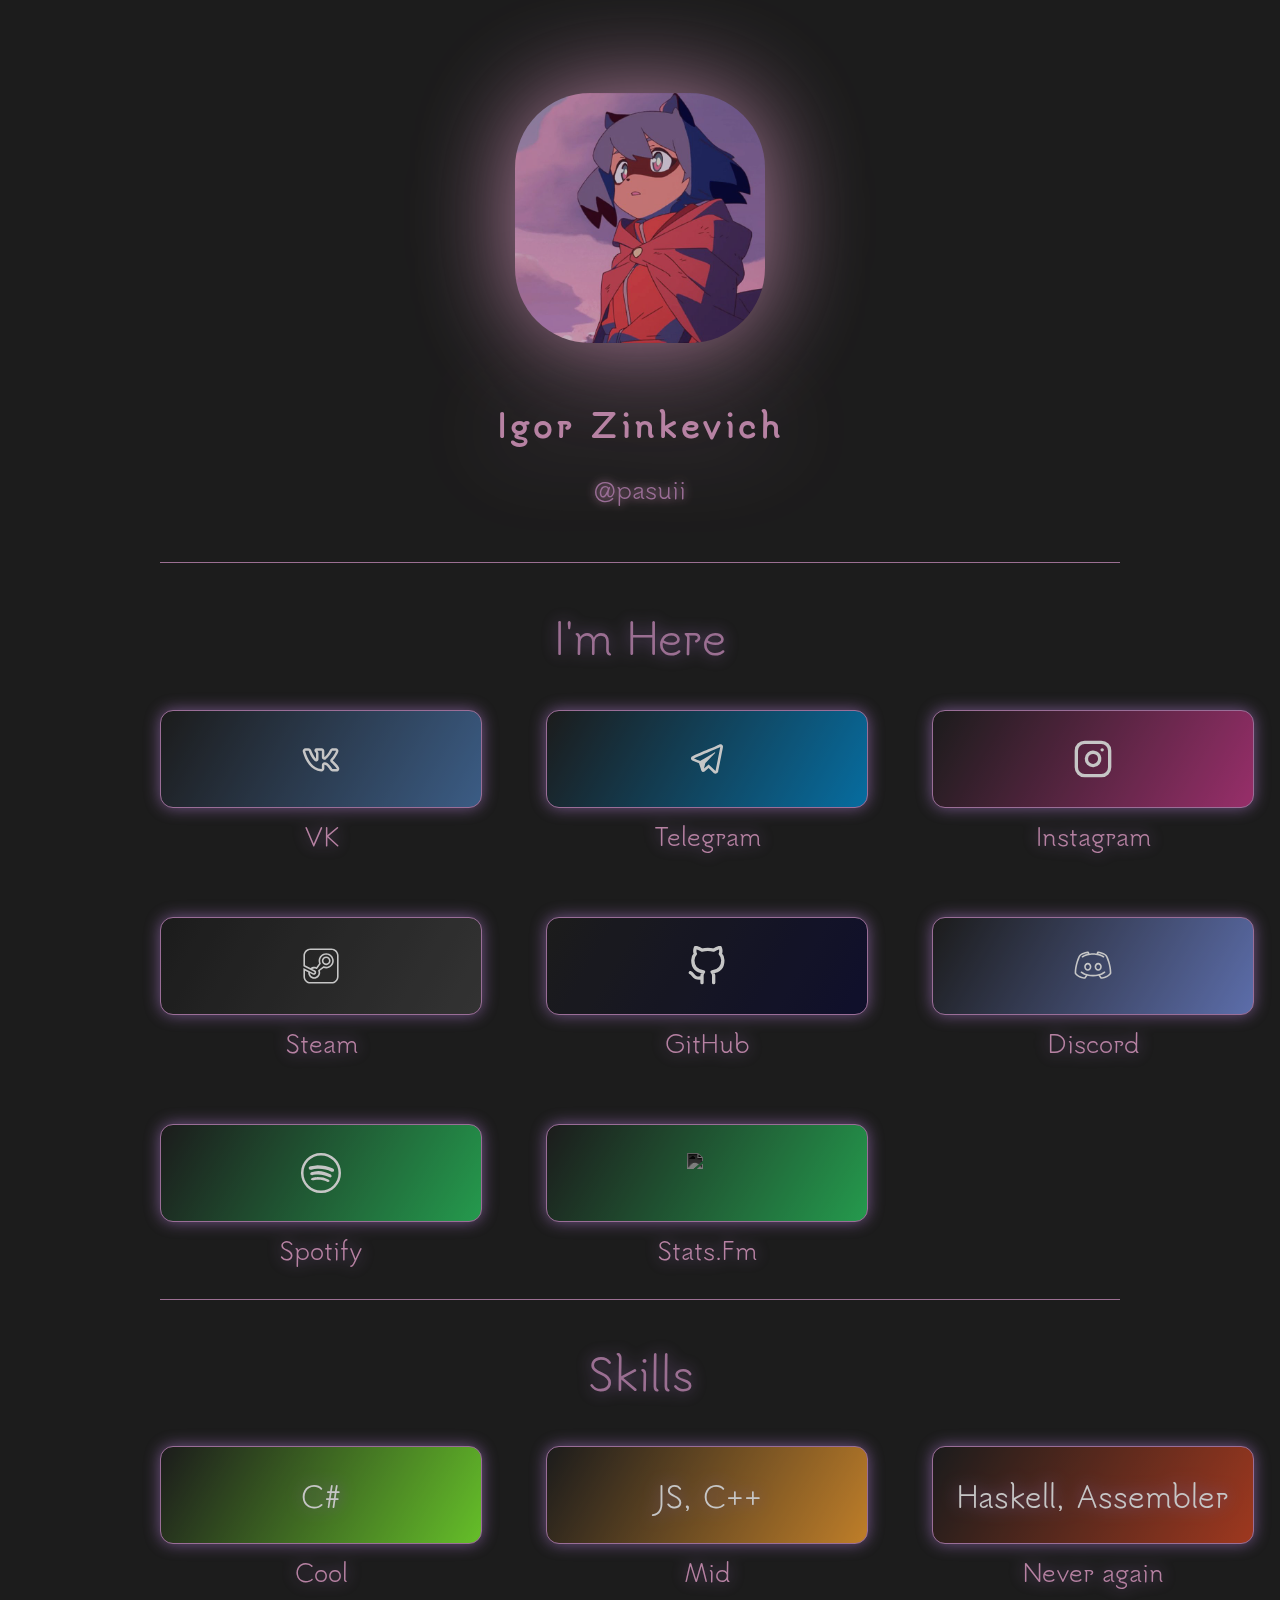
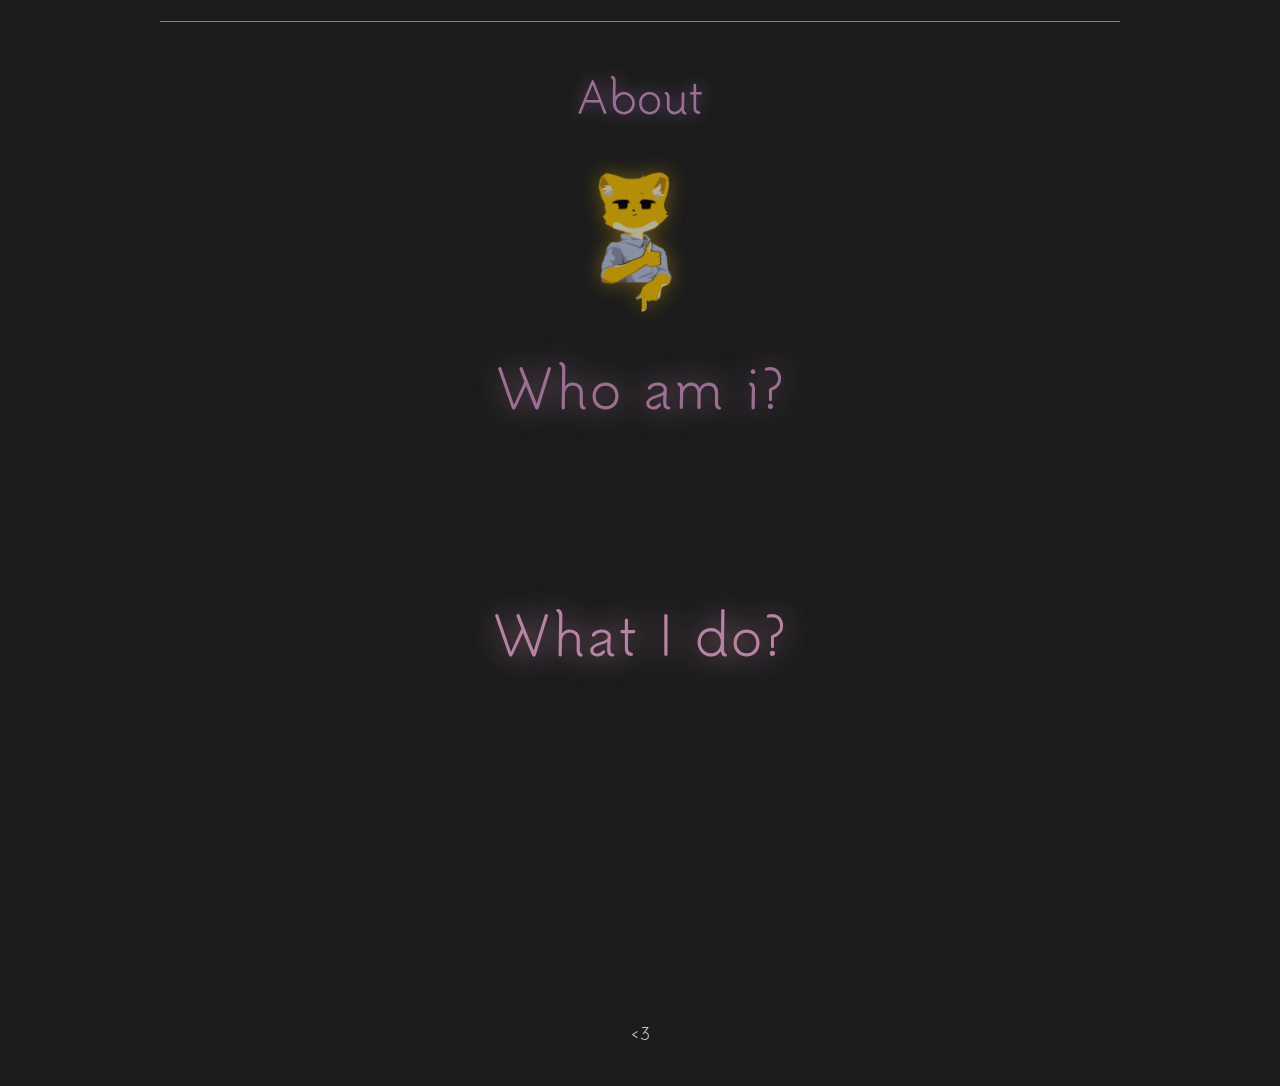
==== index.html @ bf623afa "meta tags fix" ====
<!DOCTYPE html>
 <html lang="en">
 <head>
    <meta http-equiv="content-type" content="text/html; charset=UTF-8">
    <meta charset="UTF-8">
    <meta name="viewport" content="width=device-width, initial-scale=1.0">
    <meta http-equiv="X-UA-Compatible" content="IE=edge">

    <meta property="og:type" content="website">
    <meta property="og:title" content="pasuii">
    <meta property="og:description" content="Silly webpage of Igor Zinkevich. I will be glad to see you again \<3">
    <meta property="og:url" content="https://pasuii.me">
    <meta property="og:image" content="https://pasuii.me/images/lemoncat.png">
    <meta name="theme-color" content="#1c1c1c">

    <link rel="shortcut icon" href="icons/favicon.png" type="image/png">
    <link rel="icon" href="icons/favicon.png" type="image/png">
 	  <link rel="stylesheet" href="styleIndex.css" type="text/css"/>
  
    <style>
    @import url('https://fonts.googleapis.com/css2?family=Monomaniac+One&family=Tsukimi+Rounded:wght@300&display=swap');
    </style>

    <script src="script.js"></script>
    <title>Glad to see you!</title>
 </head>    

 <body class="loading">
    <!--header-->
    <header>
        <center>
        <br><br>
        <a style="filter: drop-shadow(0 0 50px #eba4d0);" href="stuff.html"><img src="images/michi1.jpg" alt="pasuii"></a>
        <h1 style="color: #eba4d0; filter: drop-shadow(0 0 50px #eba4d0);">Igor Zinkevich</h1>
        <p>@pasuii</p>
        </center>
    </header>

    <br>
    <hr style="height:1px;border-width:0;color:#c68bba;background-color:#c68bba">

    <!--links-->
    <p style="text-align: center; color: #c68bba; font-size: 32pt; filter: drop-shadow(0 0 8px #9168ac);">I'm Here</p>
    <section>
        <ul>
            <a href="https://vk.com/pasuii" target="_blank" rel="noopener">
                <li style="background:linear-gradient(120deg, #1c1c1c, #4672a8);">
                <img class="icon" src="icons/vk.svg" alt="VK">
                </li>
                <h2>VK</h2>
            </a>
        
            <a href="https://t.me/pasuii18" target="_blank" rel="noopener">
                <li style="background: linear-gradient(120deg, #1c1c1c, #0088cc);">
                <img class="icon" src="icons/telegram.svg" alt="Telegram">
                </li>
                <h2>Telegram</h2>
            </a>
        
            <a href="https://www.instagram.com/igor_zinkevichh/" target="_blank" rel="noopener">
                <li style="background:linear-gradient(120deg, #1c1c1c, #c13584);">
                <img class="icon" src="icons/instagram.svg" alt="Instagram">
                </li>
                <h2>Instagram</h2>
            </a>
    
            <a href="https://steamcommunity.com/id/pasuii" target="_blank" rel="noopener">
                <li style="background:linear-gradient(120deg, #1c1c1c, #3b3b3b);">
                <img class="icon" src="icons/steam.svg" alt="Steam">
                </li> 
                <h2>Steam</h2>
            </a>
                
            <a href="https://github.com/pasuii18/" target="_blank" rel="noopener">
                <li style="background:linear-gradient(120deg, #1c1c1c, #0c0c31);">
                <img class="icon" src="icons/github.svg" alt="GitHub">
                </li>
                <h2>GitHub</h2>
            </a>
                            
            <a href="https://discord.gg/jdwFtHUzDC" target="_blank" rel="noopener">
                <li style="background:linear-gradient(120deg, #1c1c1c, #7289da);">
                <img class="icon" src="icons/discord.svg" alt="Discord">
                </li>
                <h2>Discord</h2>
            </a>

            <a href="https://open.spotify.com/user/31sfuctlhf2o6w73qsfplfnsbvsq" target="_blank" rel="noopener">
                <li style="background:linear-gradient(120deg, #1c1c1c, #28c45e);">
                <img class="icon" src="icons/spotify.svg" alt="Spotify">
                </li>
                <h2>Spotify</h2>
            </a>

            <a href="https://stats.fm/pasuii" target="_blank" rel="noopener">
                <li style="background:linear-gradient(120deg, #1c1c1c, #28c45e);">
                <img class="icon" src="icons/statsfm.svg" alt="Statsfm">
                </li>
                <h2>Stats.Fm</h2>
            </a>
        </ul>
    </section>

    <br>
    <hr style="height:1px;border-width:0;color:#c68bba;background-color:#c68bba">

    <p style="text-align: center; color: #c68bba; font-size: 32pt; filter: drop-shadow(0 0 8px #9168ac);">Skills</p>
    <section>
        <ul>
            <div>
                <li style="background:linear-gradient(120deg, #1c1c1c, #7ef52e);">
                <p style="text-align: center; color: #FFFFFF; font-size: 22pt; filter: drop-shadow(0 0 8px #9168ac);">C#</p>
                </li>
                <h2>Cool</h2>
            </div>
        
            <div>
                <li style="background: linear-gradient(120deg, #1c1c1c, #f59f2e);">
                <p style="text-align: center; color: #FFFFFF; font-size: 22pt; filter: drop-shadow(0 0 8px #9168ac);">JS, C++</p>
                </li>
                <h2>Mid</h2>
            </div>
        
            <div>
                <li style="background:linear-gradient(120deg, #1c1c1c, #ca4220);">
                    <p style="text-align: center; color: #FFFFFF; font-size: 22pt; filter: drop-shadow(0 0 8px #9168ac);">Haskell, Assembler</p>
                </li>
                <h2>Never again</h2>
            </div>
        </ul>
    </section>


    <br>
    <hr style="height:1px;border-width:0;color:#c68bba;background-color:#c68bba">
    
    <!--lemon cat-->
    <p style="text-align: center; color: #c68bba; font-size: 32pt; filter: drop-shadow(0 0 8px #9168ac);">About</p>
    <p style="text-align: center;"><img class="lemoncat" style="width: 15%;height: 15%;" src="images/lemoncat.png"></p>

    <!--first about-->
    <a class="about" style="--logo:#c68bba;" data-text="
    &nbsp;My name is Igor. And I'm 18 y.o. usual guy from Belarus. No money, no life, no pleasure, no bithes."><p class="textAbout">Who am i?</p></a>

    <!--ahahahahahahhah-->
    <br><br><br><br><br><br>

    <!--sec about-->
    <a class="about" style="--logo:#eba4d0;" name="about2" data-text="
    &nbsp;I am a 2nd year student at the Faculty of Information Technology, studying software development. I don't have a lot of knowledge and skills in programming, but I'm learning and someday I'll do something not useless xd"><p class="textAbout">What I do?</p></a>

    <!--ASHAHAHHAHAHAHHAHA LMAOOOOO-->
    <br><br><br><br><br><br><br><br><br><br><br><br><br><br>


    <footer style="text-align: center;"> <3 </footer>
 </body>
 </html>
---- styleIndex.css ----
/*MAIN*/
html {
	background: rgb(28,28,28);
  max-width: 100%;
} 
body {
	font-family: 'Tsukimi Rounded', sans-serif;
    padding: 32px;
    color: white;
	margin-left: 10%;
	margin-right: 10%;
}
a{
	text-decoration: none;
	color: transparent;
}

/*ABOUT*/
.textAbout{
	font-family: 'Tsukimi Rounded', sans-serif;
	font-size: 40pt;
	text-align: center;
	margin-right: 75%;
	margin: 10pt;
	color: var(--logo);
	transition: 0.8s;
	opacity: 100%;
    filter: drop-shadow(0 0 15px var(--logo));
}
.textAbout:hover{
    filter: drop-shadow(0 0 5px var(--logo));
}
.about{
	padding: 0;
	font-family: 'Tsukimi Rounded', sans-serif;
	right: 0;
	text-align: center;
	position: relative;
	margin: 0pt; 
	font-size: 32pt;
	text-decoration: none;
	letter-spacing: 2px;
	color: transparent;

    display: flex;
	flex-direction: column;
}
.about::before{
	top: 10pt;
	margin-left: 10%;
	margin-right: 10%;

	content: attr(data-text);
	position: absolute;
	color: var(--logo);
	transition: 2s;

	border-top: 1px solid var(--logo);
	border-bottom: 1px solid var(--logo);
	border-right: 1px solid var(--logo);
	border-left: 1px solid var(--logo);
	border-radius: 10pt;
	
	opacity: 0%;
}
.about:hover::before{
	opacity: 100%;
	top: 70pt;

	border-top: 5px solid var(--logo);
	border-bottom: 5px solid var(--logo);
	border-right: 5px solid var(--logo);
	border-left: 5px solid var(--logo);

	filter: drop-shadow(0 0 15px var(--logo));
}


/*LEMON CAT*/
.lemoncat{
	transform: scale3d(1.0, 1.0, 1.0);
	user-select: none;
	color: #faaa41;
	color: rgba(250, 170, 65, 0.0);
	font-size: 26pt;
	filter: drop-shadow(0 0 10px rgba(233, 181, 0, 0.5));
    transition: ease-out .2s;
    animation: 4.5s ease-out 0s infinite alternate-reverse logo_resize;
}
.lemoncat:hover{
	color: rgba(250, 170, 65, 1.0);
	transform: scale3d(1.2, 0.9, 2.0);
}

/*HEADERS*/
header img {
    height: 250px;
    width: 250px;
    border-radius: 30%;
    margin-bottom: 32px;    

    transition: ease-out .2s;
    position: relative;
	animation: 4.5s ease-out 0s infinite alternate-reverse logo_resize;
}
@keyframes logo_resize {
	from {
		border-radius: 25%;
	}
	to {
	  border-radius: 40%;
	}
  }
header img:hover{
    transform: scale3d(1.1, 0.9, 2.0);
}
header p {
	font-size: 24px;
    filter: drop-shadow(0 0 5px #eba4d0); 
	color: #c58ac0;
}

/*UL - SELECTIONS*/
ul {
    list-style-type: none;
}
section ul {
	font-family: 'Tsukimi Rounded', sans-serif;
    margin-top: 1rem;
    display: grid;
    justify-items: center;
    grid-template-columns: repeat(3, 1fr);
    gap: 4rem;
	filter: drop-shadow(0 0 8px #9168ac);
	margin: 0;
    padding: 0;
}
section ul h2 {
	text-align: center;
    font-size: 150%;
    margin-top: 10px;
    font-weight: normal;
    margin-bottom: 0px;

    color: #eba4d0;

    transition: transform .2s;
    position: relative;
}
section ul span {
    font-size: 90%;
    color: #6b6480;
    margin-top: 0px;
    font-weight: lighter;

    transition: transform .5s;
    position: relative;
}
section ul span:hover{
    color: #947edf;
}
section ul h2:hover{
    transform: scale(1.2);
}
section ul li:hover{
    transform: scale(1.2);
}
section ul li {
    background-color: #1c1c1c;
    width: 20rem;
    height: 6rem;
    max-width: 40rem;
    min-height: 10px;
    border-radius: 13px;
	border: 1px solid #c58ac0;

    display: flex;
    flex-direction: column;
    justify-content: center;
    align-items: center;

    position: relative;
    transition: transform .2s;
}
section ul li svg {
    width: 40px;
    height: 40px;
    max-width: 40rem;
    min-height: 50px;
}
.icon {
	filter: invert(100%) sepia(100%) saturate(0%) hue-rotate(11deg) brightness(106%) contrast(101%);
	height: 40px;
	width: 40px;
}
span {
    max-width: 80%;
    text-align: center;
    line-height: 23px;
    font-weight: 400;
}
span.new {
    position: absolute;
    top: -0.5rem;
    right: 0.5rem;
    border-radius: .2rem;
    background-color: white;
    z-index: 1;
    padding: .2rem 1rem;
    font-size: 1rem;
    font-weight: 400;
    color: black;
}

/*PHONE SIZE*/
@media screen and (max-width: 1125px) {
    section ul {
        gap: 0.5rem;
        grid-template-columns: repeat(2, 2fr);
    }
}   
@media screen and (max-width: 767px) { /* ou 767px */
    section ul li {
        width: 15rem;
        max-width: 40rem;
        height: 90px;
    }

    section ul {
        gap: 1.5rem;
        grid-template-columns: repeat(2, 1fr);
    }
}
@media screen and (max-width: 535px) { /* ou 767px */
    body {
        font-size: 14px;
    }
    
    span {
        line-height: 18px;
    }

    section ul li {
        width: 10rem;
        max-width: 40rem;
        height: 90px;
    }

    section ul {
        gap: 1.5rem;
        grid-template-columns: repeat(2, 1fr);
    }

    span.new {
        top: -0.8rem;
        right: 1rem;
        font-size: 0.8rem;
    }
    .codeby{
        font-size: 14px;
    }
    .codebyp{
        font-size: 10px;
    }
}
@media screen and (max-width: 350) {
    section ul {
        grid-template-columns: repeat(1, 1fr);
    }
    section ul li {
        width: 15rem;
        max-width: 40rem;
        min-height: 100px;
    }
}

/*NAME ANIMATION*/
h1 {
    font-size: 24pt;
    letter-spacing: 3px;
    animation: name 5.5s ease-out infinite;
}
@keyframes name {
    
    10% {
      margin-left: 0;
      text-shadow: none;
    }
    
    25%, 40% {
      margin-left: 60px;
      text-shadow:
      -1px 0 #e7d2df,
      -4px 0 #e7c8db,
      -7px 0 #e9b5d5,
      -10px 0 #eba4d0;
      color: #ffffff;
    }

    55% {
        margin-left: 0;
        text-shadow: none;
        color: #eba4d0;
      }
}
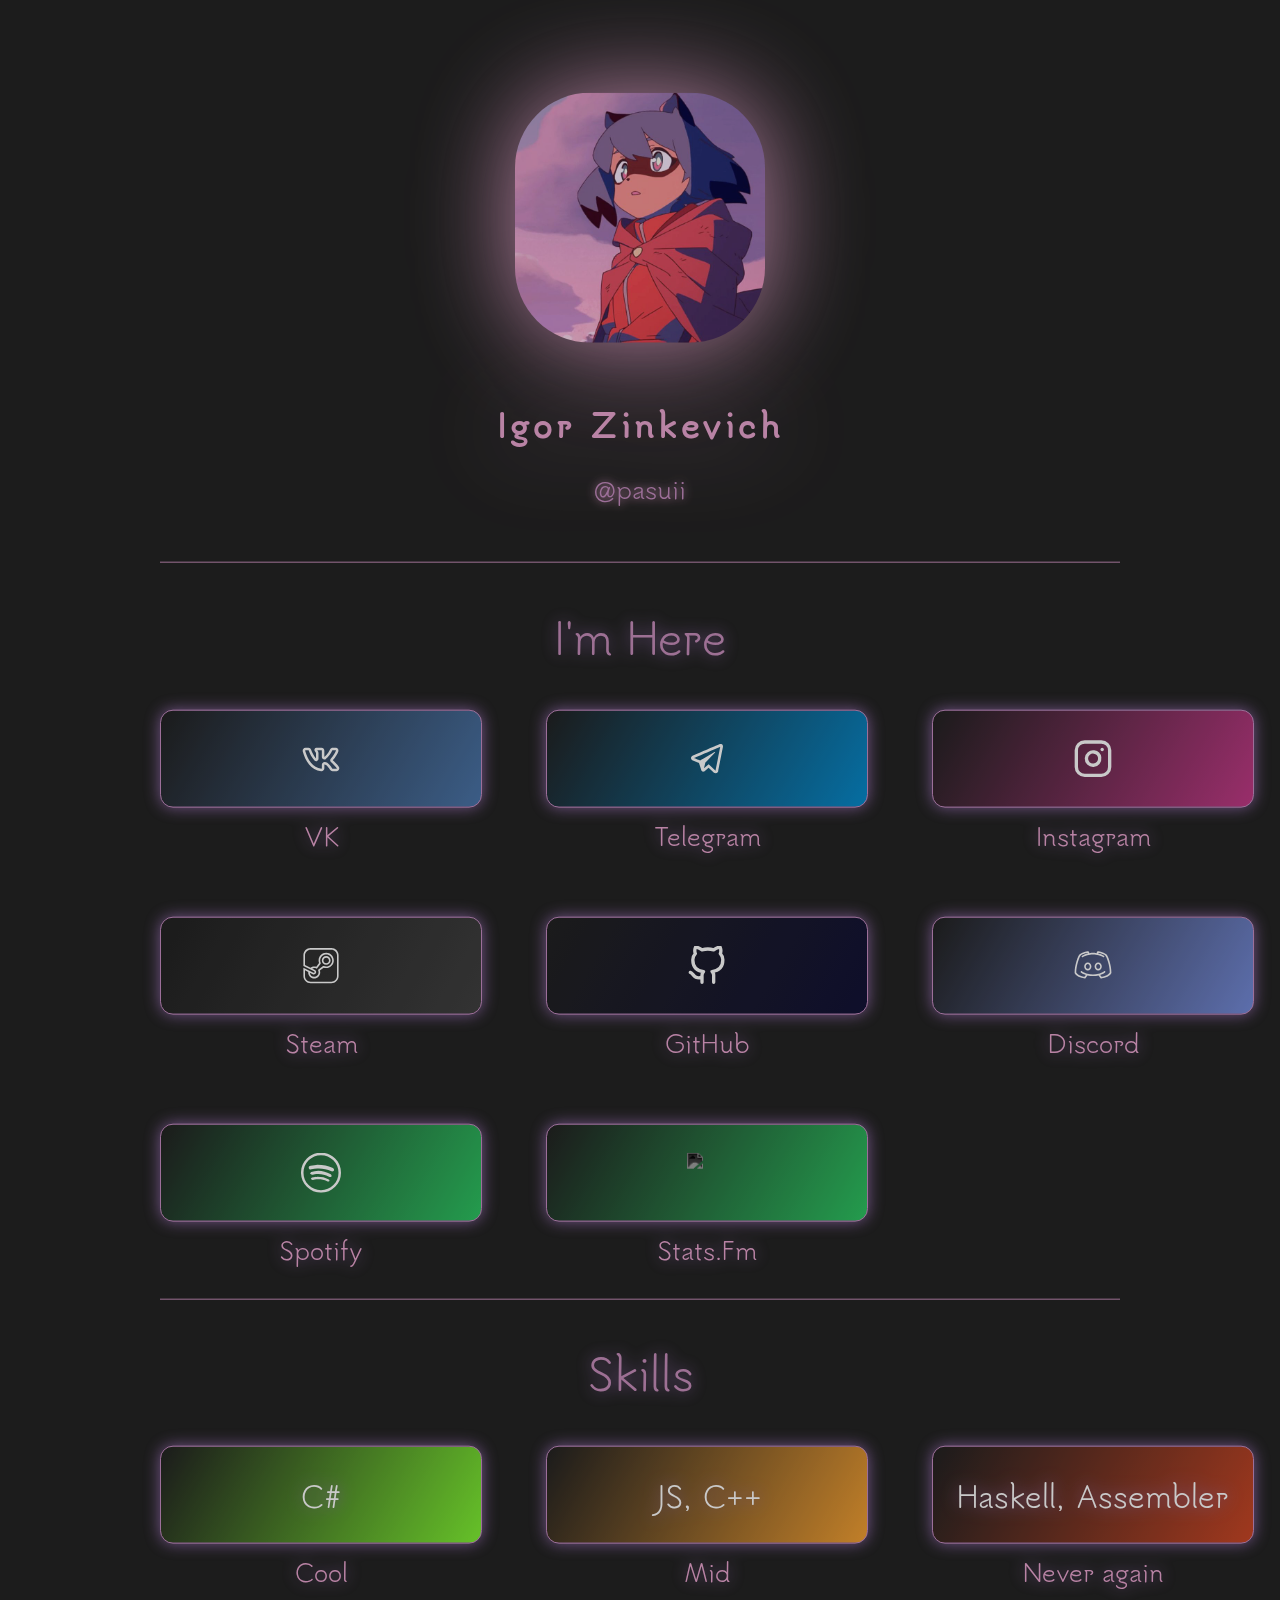
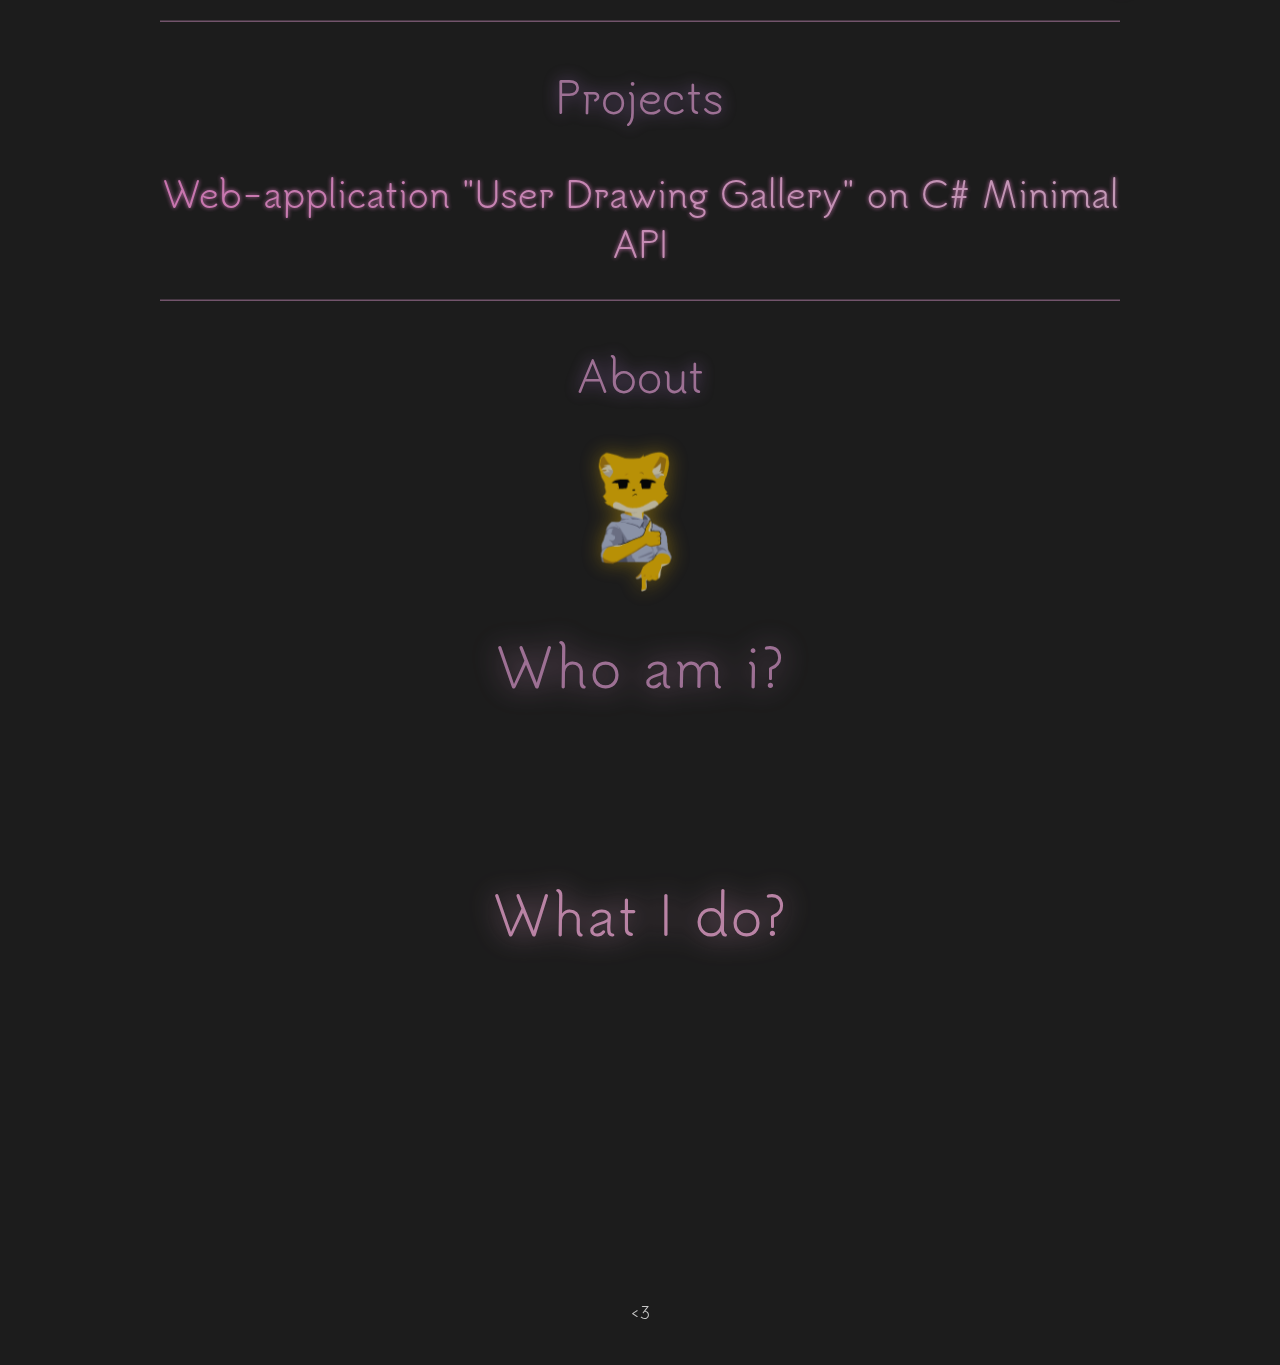
==== commit 7f657ce5: "update information" ====
--- a/index.html
+++ b/index.html
@@ -6,12 +6,9 @@
     <meta name="viewport" content="width=device-width, initial-scale=1.0">
     <meta http-equiv="X-UA-Compatible" content="IE=edge">
 
-    <meta property="og:type" content="website">
-    <meta property="og:title" content="pasuii">
-    <meta property="og:description" content="Silly webpage of Igor Zinkevich. I will be glad to see you again \<3">
-    <meta property="og:url" content="https://pasuii.me">
-    <meta property="og:image" content="https://pasuii.me/images/lemoncat.png">
-    <meta name="theme-color" content="#1c1c1c">
+    <meta name="description" content="Silly webpage of Igor Zinkevich. I will be glad to see you again :3"/>
+    <meta name="keywords" content="pasuii, pasui, passui, pasuicun, passuwu, igor zinkevich, igor zincevich, pasuii/me, manera krutit mir"/>
+    <meta name="url" content="https://pasuii.me" />
 
     <link rel="shortcut icon" href="icons/favicon.png" type="image/png">
     <link rel="icon" href="icons/favicon.png" type="image/png">
@@ -37,10 +34,10 @@
     </header>
 
     <br>
-    <hr style="height:1px;border-width:0;color:#c68bba;background-color:#c68bba">
+    <hr>
 
     <!--links-->
-    <p style="text-align: center; color: #c68bba; font-size: 32pt; filter: drop-shadow(0 0 8px #9168ac);">I'm Here</p>
+    <p class="sectionsName">I'm Here</p>
     <section>
         <ul>
             <a href="https://vk.com/pasuii" target="_blank" rel="noopener">
@@ -102,9 +99,10 @@
     </section>
 
     <br>
-    <hr style="height:1px;border-width:0;color:#c68bba;background-color:#c68bba">
+    <hr>
 
-    <p style="text-align: center; color: #c68bba; font-size: 32pt; filter: drop-shadow(0 0 8px #9168ac);">Skills</p>
+    <!--skills-->
+    <p class="sectionsName">Skills</p>
     <section>
         <ul>
             <div>
@@ -132,22 +130,31 @@
 
 
     <br>
-    <hr style="height:1px;border-width:0;color:#c68bba;background-color:#c68bba">
+    <hr>
+
+    <!--projects-->
+    <p class="sectionsName">Projects</p>
+    <div align="center">
+        <a class="projectLink" href="https://github.com/pasuii18/Web-App-Drawing-Gallery">Web-application "User Drawing Gallery" on C# Minimal API</a>
+    </div>
+
+    <br>
+    <hr>
     
     <!--lemon cat-->
-    <p style="text-align: center; color: #c68bba; font-size: 32pt; filter: drop-shadow(0 0 8px #9168ac);">About</p>
+    <p class="sectionsName">About</p>
     <p style="text-align: center;"><img class="lemoncat" style="width: 15%;height: 15%;" src="images/lemoncat.png"></p>
 
     <!--first about-->
     <a class="about" style="--logo:#c68bba;" data-text="
-    &nbsp;My name is Igor. And I'm 18 y.o. usual guy from Belarus. No money, no life, no pleasure, no bithes."><p class="textAbout">Who am i?</p></a>
+    &nbsp;My name is Igor. And I'm 19 y.o. usual guy from Belarus. No money, no life, no pleasure."><p class="textAbout">Who am i?</p></a>
 
     <!--ahahahahahahhah-->
     <br><br><br><br><br><br>
 
     <!--sec about-->
     <a class="about" style="--logo:#eba4d0;" name="about2" data-text="
-    &nbsp;I am a 2nd year student at the Faculty of Information Technology, studying software development. I don't have a lot of knowledge and skills in programming, but I'm learning and someday I'll do something not useless xd"><p class="textAbout">What I do?</p></a>
+    &nbsp;I am a 3nd year student at the Faculty of Information Technology, studying software development. I don't have a lot of knowledge and skills in programming, but I'm learning and someday I'll do something not useless xd"><p class="textAbout">What I do?</p></a>
 
     <!--ASHAHAHHAHAHAHHAHA LMAOOOOO-->
     <br><br><br><br><br><br><br><br><br><br><br><br><br><br>
--- a/styleIndex.css
+++ b/styleIndex.css
@@ -14,6 +14,12 @@
 	text-decoration: none;
 	color: transparent;
 }
+hr{
+    height: 1px;
+    border-width: 0;
+    color: #c68bba;
+    background-color: #c68bba;
+}
 
 /*ABOUT*/
 .textAbout{
@@ -60,7 +66,7 @@
 	border-right: 1px solid var(--logo);
 	border-left: 1px solid var(--logo);
 	border-radius: 10pt;
-	
+
 	opacity: 0%;
 }
 .about:hover::before{
@@ -303,3 +309,46 @@
         color: #eba4d0;
       }
 }
+
+.sectionsName
+{
+    text-align: center; 
+    color: #c68bba; 
+    font-size: 32pt; 
+    filter: drop-shadow(0 0 8px #9168ac);
+}
+
+.projectLink
+{
+    font-size: 26pt; 
+  color: #c68bba;
+  filter: drop-shadow(0px 0px 2px rgba(255, 143, 221));
+  transition: 1s;
+  text-decoration: none;
+
+  background-image: linear-gradient(
+    -225deg,
+    #ff8fdd 0%,
+    #fab1e4 29%,
+    #f3cee8 67%,
+    #ff8fdd 100%
+  );
+  background-size: auto auto;
+  background-clip: border-box;
+  background-size: 200% auto;
+  background-clip: text;
+  text-fill-color: transparent;
+  -webkit-background-clip: text;
+  -webkit-text-fill-color: transparent;
+  animation: textclip 2s linear infinite;
+  display: inline-block;
+}
+.projectLink:hover
+{
+  scale: 1.1;
+}
+@keyframes textclip {
+    to {
+      background-position: 200% center;
+    }
+  }
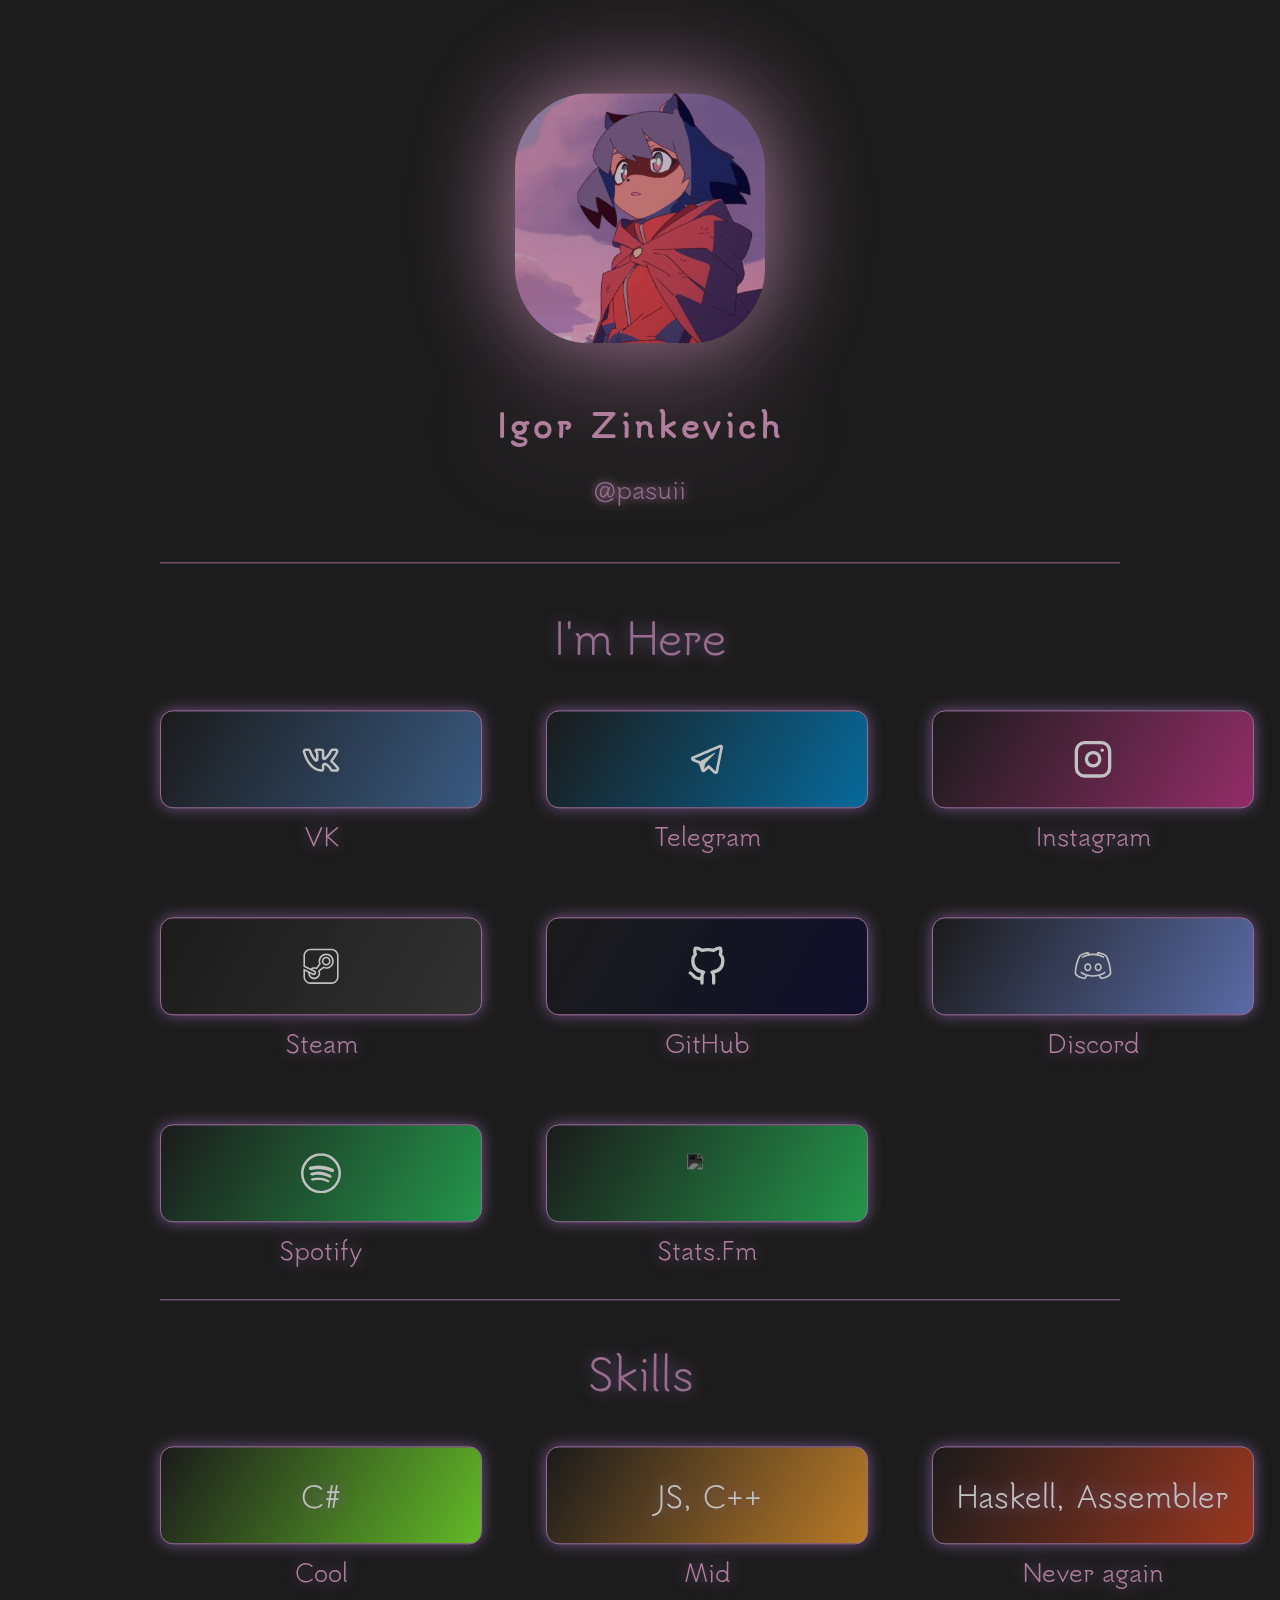
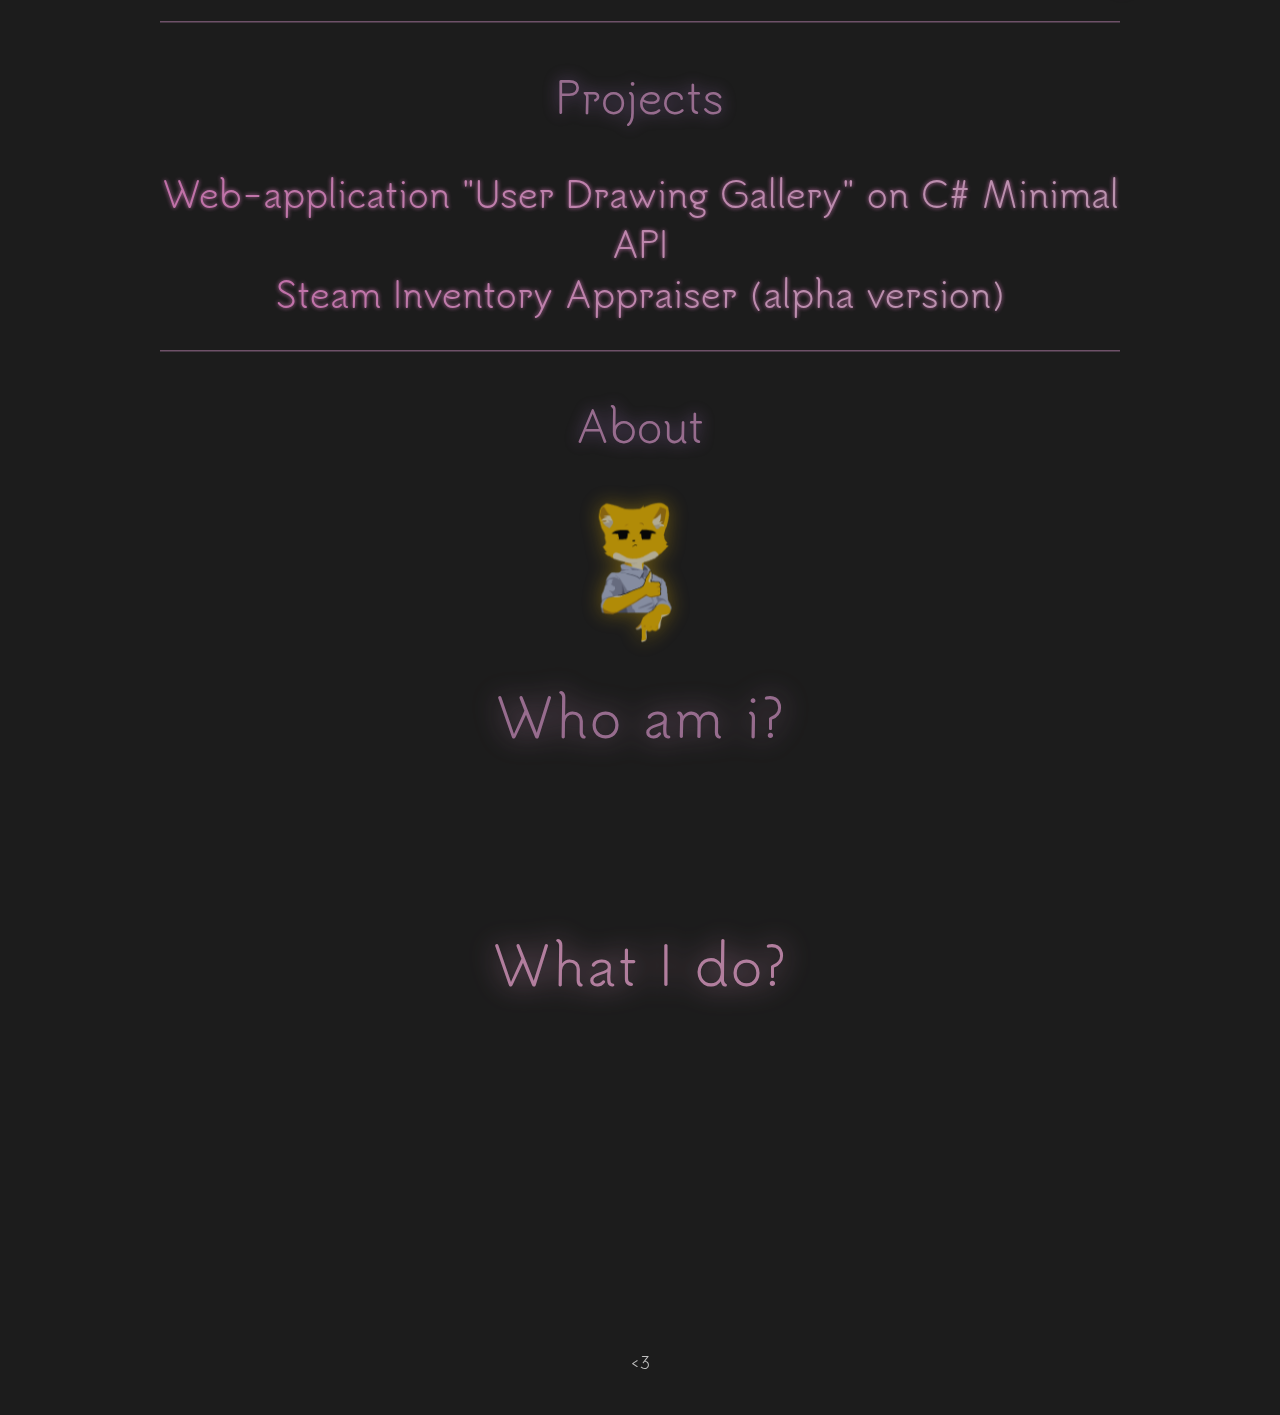
==== commit b3f02f32: "Update index.html" ====
--- a/index.html
+++ b/index.html
@@ -137,6 +137,9 @@
     <div align="center">
         <a class="projectLink" href="https://github.com/pasuii18/Web-App-Drawing-Gallery">Web-application "User Drawing Gallery" on C# Minimal API</a>
     </div>
+    <div align="center">
+        <a class="projectLink" href="https://github.com/pasuii18/Steam-Inventory-Appraiser-alpha">Steam Inventory Appraiser (alpha version)</a>
+    </div>
 
     <br>
     <hr>
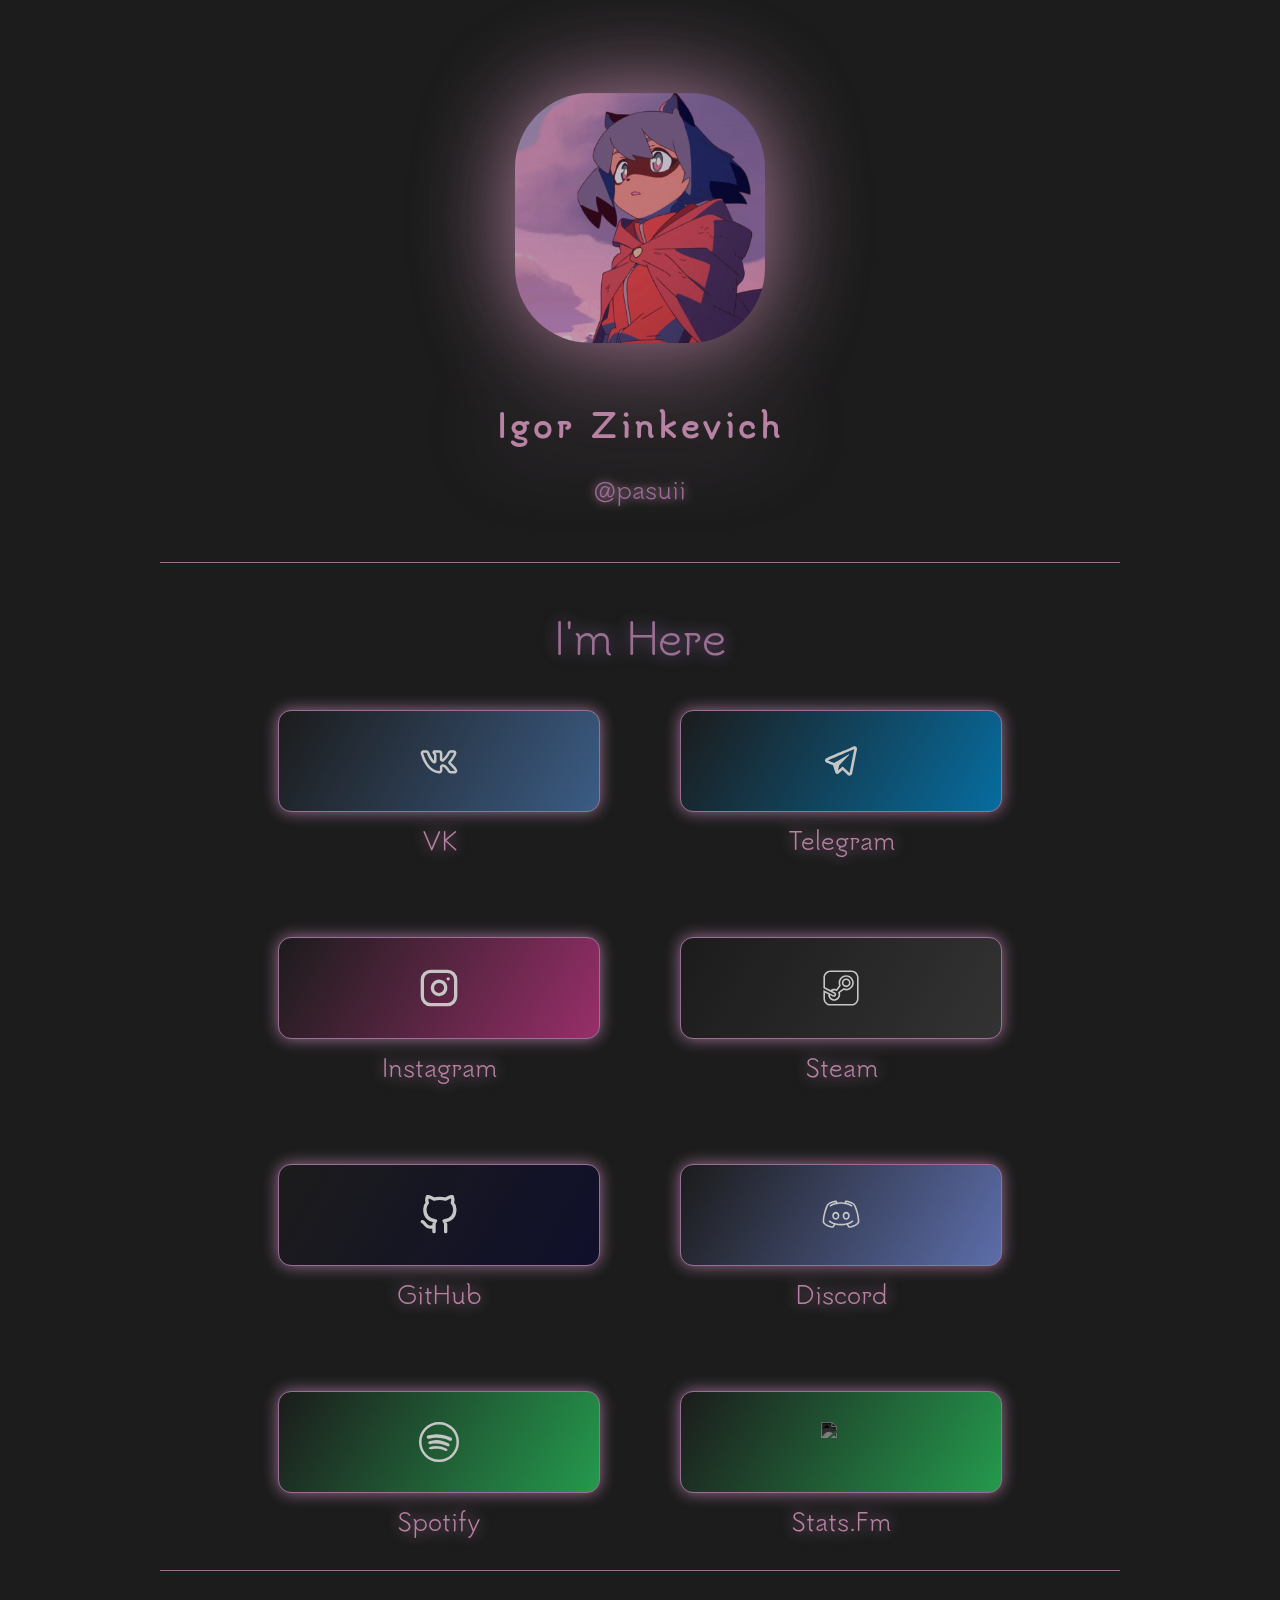
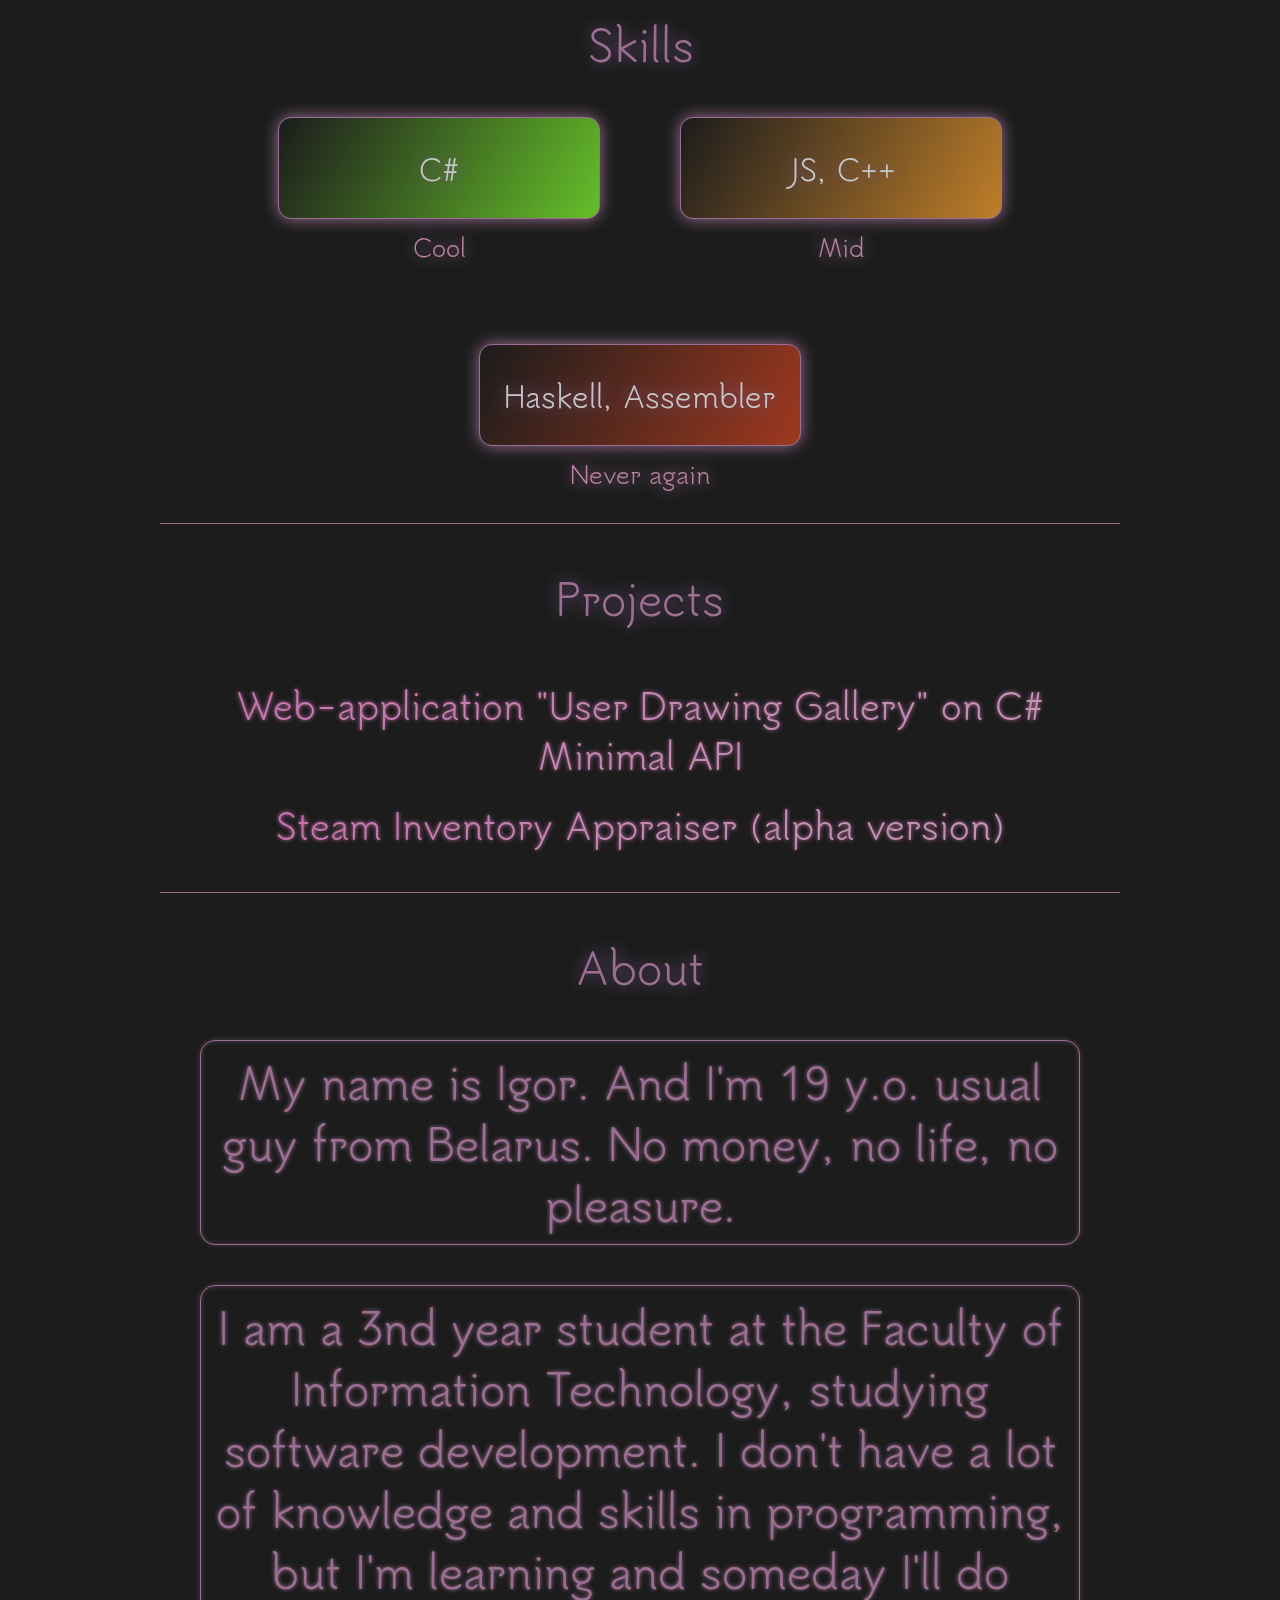
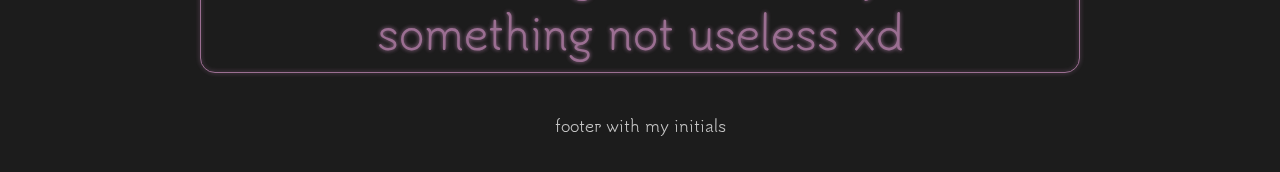
==== commit aecf26c5: "flexbox cool + about fix + other stuff" ====
--- a/index.html
+++ b/index.html
@@ -7,12 +7,12 @@
     <meta http-equiv="X-UA-Compatible" content="IE=edge">
 
     <meta name="description" content="Silly webpage of Igor Zinkevich. I will be glad to see you again :3"/>
-    <meta name="keywords" content="pasuii, pasui, passui, pasuicun, passuwu, igor zinkevich, igor zincevich, pasuii/me, manera krutit mir"/>
+    <meta name="keywords" content="pasuii, pasui, passui, pasuicun, passuwu, igor zinkevich, igor zincevich, pasuii/me, help"/>
     <meta name="url" content="https://pasuii.me" />
 
     <link rel="shortcut icon" href="icons/favicon.png" type="image/png">
     <link rel="icon" href="icons/favicon.png" type="image/png">
- 	  <link rel="stylesheet" href="styleIndex.css" type="text/css"/>
+ 	<link rel="stylesheet" href="styleIndex.css" type="text/css"/>
   
     <style>
     @import url('https://fonts.googleapis.com/css2?family=Monomaniac+One&family=Tsukimi+Rounded:wght@300&display=swap');
@@ -33,105 +33,85 @@
         </center>
     </header>
 
-    <br>
-    <hr>
-
+    <br><hr>
     <!--links-->
     <p class="sectionsName">I'm Here</p>
-    <section>
-        <ul>
-            <a href="https://vk.com/pasuii" target="_blank" rel="noopener">
-                <li style="background:linear-gradient(120deg, #1c1c1c, #4672a8);">
-                <img class="icon" src="icons/vk.svg" alt="VK">
-                </li>
-                <h2>VK</h2>
-            </a>
-        
-            <a href="https://t.me/pasuii18" target="_blank" rel="noopener">
-                <li style="background: linear-gradient(120deg, #1c1c1c, #0088cc);">
-                <img class="icon" src="icons/telegram.svg" alt="Telegram">
-                </li>
-                <h2>Telegram</h2>
-            </a>
-        
-            <a href="https://www.instagram.com/igor_zinkevichh/" target="_blank" rel="noopener">
-                <li style="background:linear-gradient(120deg, #1c1c1c, #c13584);">
-                <img class="icon" src="icons/instagram.svg" alt="Instagram">
-                </li>
-                <h2>Instagram</h2>
-            </a>
-    
-            <a href="https://steamcommunity.com/id/pasuii" target="_blank" rel="noopener">
-                <li style="background:linear-gradient(120deg, #1c1c1c, #3b3b3b);">
-                <img class="icon" src="icons/steam.svg" alt="Steam">
-                </li> 
-                <h2>Steam</h2>
-            </a>
-                
-            <a href="https://github.com/pasuii18/" target="_blank" rel="noopener">
-                <li style="background:linear-gradient(120deg, #1c1c1c, #0c0c31);">
-                <img class="icon" src="icons/github.svg" alt="GitHub">
-                </li>
-                <h2>GitHub</h2>
-            </a>
-                            
-            <a href="https://discord.gg/jdwFtHUzDC" target="_blank" rel="noopener">
-                <li style="background:linear-gradient(120deg, #1c1c1c, #7289da);">
-                <img class="icon" src="icons/discord.svg" alt="Discord">
-                </li>
-                <h2>Discord</h2>
-            </a>
+    <div class="links">
+        <a href="https://vk.com/pasuii" target="_blank" rel="noopener">
+            <div class="linkDiv" style="background:linear-gradient(120deg, #1c1c1c, #4672a8);">
+            <img class="icon" src="icons/vk.svg" alt="VK">
+            </div>
+            <h2>VK</h2>
+        </a>
+        <a href="https://t.me/pasuii18" target="_blank" rel="noopener">
+            <div class="linkDiv" style="background: linear-gradient(120deg, #1c1c1c, #0088cc);">
+            <img class="icon" src="icons/telegram.svg" alt="Telegram">
+            </div>
+            <h2>Telegram</h2>
+        </a>
+        <a href="https://www.instagram.com/igor_zinkevichh/" target="_blank" rel="noopener">
+            <div class="linkDiv" style="background:linear-gradient(120deg, #1c1c1c, #c13584);">
+            <img class="icon" src="icons/instagram.svg" alt="Instagram">
+            </div>
+            <h2>Instagram</h2>
+        </a>
+        <a href="https://steamcommunity.com/id/pasuii" target="_blank" rel="noopener">
+            <div class="linkDiv" style="background:linear-gradient(120deg, #1c1c1c, #3b3b3b);">
+            <img class="icon" src="icons/steam.svg" alt="Steam">
+            </div> 
+            <h2>Steam</h2>
+        </a>
+        <a href="https://github.com/pasuii18/" target="_blank" rel="noopener">
+            <div class="linkDiv" style="background:linear-gradient(120deg, #1c1c1c, #0c0c31);">
+            <img class="icon" src="icons/github.svg" alt="GitHub">
+            </div>
+            <h2>GitHub</h2>
+        </a>            
+        <a href="https://discord.gg/jdwFtHUzDC" target="_blank" rel="noopener">
+            <div class="linkDiv" style="background:linear-gradient(120deg, #1c1c1c, #7289da);">
+            <img class="icon" src="icons/discord.svg" alt="Discord">
+            </div>
+            <h2>Discord</h2>
+        </a>
+        <a href="https://open.spotify.com/user/31sfuctlhf2o6w73qsfplfnsbvsq" target="_blank" rel="noopener">
+            <div class="linkDiv" style="background:linear-gradient(120deg, #1c1c1c, #28c45e);">
+            <img class="icon" src="icons/spotify.svg" alt="Spotify">
+            </div>
+            <h2>Spotify</h2>
+        </a>
+        <a href="https://stats.fm/pasuii" target="_blank" rel="noopener">
+            <div class="linkDiv" style="background:linear-gradient(120deg, #1c1c1c, #28c45e);">
+            <img class="icon" src="icons/statsfm.svg" alt="Statsfm">
+            </div>
+            <h2>Stats.Fm</h2>
+        </a>
+    </div>
 
-            <a href="https://open.spotify.com/user/31sfuctlhf2o6w73qsfplfnsbvsq" target="_blank" rel="noopener">
-                <li style="background:linear-gradient(120deg, #1c1c1c, #28c45e);">
-                <img class="icon" src="icons/spotify.svg" alt="Spotify">
-                </li>
-                <h2>Spotify</h2>
-            </a>
-
-            <a href="https://stats.fm/pasuii" target="_blank" rel="noopener">
-                <li style="background:linear-gradient(120deg, #1c1c1c, #28c45e);">
-                <img class="icon" src="icons/statsfm.svg" alt="Statsfm">
-                </li>
-                <h2>Stats.Fm</h2>
-            </a>
-        </ul>
-    </section>
-
-    <br>
-    <hr>
-
+    <br><hr>
     <!--skills-->
     <p class="sectionsName">Skills</p>
-    <section>
-        <ul>
-            <div>
-                <li style="background:linear-gradient(120deg, #1c1c1c, #7ef52e);">
-                <p style="text-align: center; color: #FFFFFF; font-size: 22pt; filter: drop-shadow(0 0 8px #9168ac);">C#</p>
-                </li>
-                <h2>Cool</h2>
+    <div class="links">
+        <div>
+            <div class="linkDiv" style="background:linear-gradient(120deg, #1c1c1c, #7ef52e);">
+            <p class="progLang">C#</p>
+        </div>
+            <h2>Cool</h2>
+        </div>
+        <div>
+            <div class="linkDiv" style="background: linear-gradient(120deg, #1c1c1c, #f59f2e);">
+                <p class="progLang">JS, C++</p>
             </div>
-        
-            <div>
-                <li style="background: linear-gradient(120deg, #1c1c1c, #f59f2e);">
-                <p style="text-align: center; color: #FFFFFF; font-size: 22pt; filter: drop-shadow(0 0 8px #9168ac);">JS, C++</p>
-                </li>
-                <h2>Mid</h2>
+            <h2>Mid</h2>
+        </div>
+        <div>
+            <div class="linkDiv" style="background:linear-gradient(120deg, #1c1c1c, #ca4220);">
+                <p class="progLang">Haskell, Assembler</p>
             </div>
-        
-            <div>
-                <li style="background:linear-gradient(120deg, #1c1c1c, #ca4220);">
-                    <p style="text-align: center; color: #FFFFFF; font-size: 22pt; filter: drop-shadow(0 0 8px #9168ac);">Haskell, Assembler</p>
-                </li>
-                <h2>Never again</h2>
-            </div>
-        </ul>
-    </section>
+            <h2>Never again</h2>
+        </div>
+    </div>
 
-
-    <br>
-    <hr>
-
+    <br><hr>
     <!--projects-->
     <p class="sectionsName">Projects</p>
     <div align="center">
@@ -141,28 +121,13 @@
         <a class="projectLink" href="https://github.com/pasuii18/Steam-Inventory-Appraiser-alpha">Steam Inventory Appraiser (alpha version)</a>
     </div>
 
-    <br>
-    <hr>
-    
-    <!--lemon cat-->
+    <br><hr>
+    <!--about-->
     <p class="sectionsName">About</p>
-    <p style="text-align: center;"><img class="lemoncat" style="width: 15%;height: 15%;" src="images/lemoncat.png"></p>
 
-    <!--first about-->
-    <a class="about" style="--logo:#c68bba;" data-text="
-    &nbsp;My name is Igor. And I'm 19 y.o. usual guy from Belarus. No money, no life, no pleasure."><p class="textAbout">Who am i?</p></a>
+    <p class="about">My name is Igor. And I'm 19 y.o. usual guy from Belarus. No money, no life, no pleasure.</p>
+    <p class="about">I am a 3nd year student at the Faculty of Information Technology, studying software development. I don't have a lot of knowledge and skills in programming, but I'm learning and someday I'll do something not useless xd</p>
 
-    <!--ahahahahahahhah-->
-    <br><br><br><br><br><br>
-
-    <!--sec about-->
-    <a class="about" style="--logo:#eba4d0;" name="about2" data-text="
-    &nbsp;I am a 3nd year student at the Faculty of Information Technology, studying software development. I don't have a lot of knowledge and skills in programming, but I'm learning and someday I'll do something not useless xd"><p class="textAbout">What I do?</p></a>
-
-    <!--ASHAHAHHAHAHAHHAHA LMAOOOOO-->
-    <br><br><br><br><br><br><br><br><br><br><br><br><br><br>
-
-
-    <footer style="text-align: center;"> <3 </footer>
+    <footer style="text-align: center;">footer with my initials</footer>
  </body>
  </html>
--- a/styleIndex.css
+++ b/styleIndex.css
@@ -1,6 +1,6 @@
 /*MAIN*/
 html {
-	background: rgb(28,28,28);
+    background: rgb(28,28,28);
   max-width: 100%;
 } 
 body {
@@ -21,83 +21,6 @@
     background-color: #c68bba;
 }
 
-/*ABOUT*/
-.textAbout{
-	font-family: 'Tsukimi Rounded', sans-serif;
-	font-size: 40pt;
-	text-align: center;
-	margin-right: 75%;
-	margin: 10pt;
-	color: var(--logo);
-	transition: 0.8s;
-	opacity: 100%;
-    filter: drop-shadow(0 0 15px var(--logo));
-}
-.textAbout:hover{
-    filter: drop-shadow(0 0 5px var(--logo));
-}
-.about{
-	padding: 0;
-	font-family: 'Tsukimi Rounded', sans-serif;
-	right: 0;
-	text-align: center;
-	position: relative;
-	margin: 0pt; 
-	font-size: 32pt;
-	text-decoration: none;
-	letter-spacing: 2px;
-	color: transparent;
-
-    display: flex;
-	flex-direction: column;
-}
-.about::before{
-	top: 10pt;
-	margin-left: 10%;
-	margin-right: 10%;
-
-	content: attr(data-text);
-	position: absolute;
-	color: var(--logo);
-	transition: 2s;
-
-	border-top: 1px solid var(--logo);
-	border-bottom: 1px solid var(--logo);
-	border-right: 1px solid var(--logo);
-	border-left: 1px solid var(--logo);
-	border-radius: 10pt;
-
-	opacity: 0%;
-}
-.about:hover::before{
-	opacity: 100%;
-	top: 70pt;
-
-	border-top: 5px solid var(--logo);
-	border-bottom: 5px solid var(--logo);
-	border-right: 5px solid var(--logo);
-	border-left: 5px solid var(--logo);
-
-	filter: drop-shadow(0 0 15px var(--logo));
-}
-
-
-/*LEMON CAT*/
-.lemoncat{
-	transform: scale3d(1.0, 1.0, 1.0);
-	user-select: none;
-	color: #faaa41;
-	color: rgba(250, 170, 65, 0.0);
-	font-size: 26pt;
-	filter: drop-shadow(0 0 10px rgba(233, 181, 0, 0.5));
-    transition: ease-out .2s;
-    animation: 4.5s ease-out 0s infinite alternate-reverse logo_resize;
-}
-.lemoncat:hover{
-	color: rgba(250, 170, 65, 1.0);
-	transform: scale3d(1.2, 0.9, 2.0);
-}
-
 /*HEADERS*/
 header img {
     height: 250px;
@@ -106,7 +29,6 @@
     margin-bottom: 32px;    
 
     transition: ease-out .2s;
-    position: relative;
 	animation: 4.5s ease-out 0s infinite alternate-reverse logo_resize;
 }
 @keyframes logo_resize {
@@ -126,158 +48,63 @@
 	color: #c58ac0;
 }
 
-/*UL - SELECTIONS*/
-ul {
-    list-style-type: none;
+/*LINKS*/
+.links
+{
+  display: flex;
+  flex-flow: row wrap;
+  align-content: space-between;
+  justify-content: center;
+  gap: 80px;
+
+  filter: drop-shadow(0 0 8px #c68bba);
 }
-section ul {
-	font-family: 'Tsukimi Rounded', sans-serif;
-    margin-top: 1rem;
-    display: grid;
-    justify-items: center;
-    grid-template-columns: repeat(3, 1fr);
-    gap: 4rem;
-	filter: drop-shadow(0 0 8px #9168ac);
-	margin: 0;
-    padding: 0;
+.links h2
+{
+  position: relative;
+  text-align: center;
+  font-size: 18pt;
+  margin-top: 10px;
+  font-weight: normal;
+  margin-bottom: 0px;
+
+  color: #eba4d0;
+
+  transition: transform .2s;
 }
-section ul h2 {
-	text-align: center;
-    font-size: 150%;
-    margin-top: 10px;
-    font-weight: normal;
-    margin-bottom: 0px;
+.links .linkDiv
+{
+  display: flex;
+  flex-direction: column;
+  justify-content: center;
+  align-items: center;
 
-    color: #eba4d0;
+  height: 100px;
+  width: 320px;
 
-    transition: transform .2s;
-    position: relative;
+  border-radius: 13px;
+  border: 1px solid #c58ac0;
+
+  transition: transform .2s;
 }
-section ul span {
-    font-size: 90%;
-    color: #6b6480;
-    margin-top: 0px;
-    font-weight: lighter;
-
-    transition: transform .5s;
-    position: relative;
+.links .linkDiv img
+{
+  filter: invert(100%) sepia(100%) saturate(0%) hue-rotate(11deg) brightness(106%) contrast(101%);
+  position: relative;
+  width: 40px;
+  height: 40px;
 }
-section ul span:hover{
-    color: #947edf;
+.links .linkDiv:hover{
+  transform: scale(1.2);
 }
-section ul h2:hover{
-    transform: scale(1.2);
+.links h2:hover{
+  transform: scale(1.2);
 }
-section ul li:hover{
-    transform: scale(1.2);
-}
-section ul li {
-    background-color: #1c1c1c;
-    width: 20rem;
-    height: 6rem;
-    max-width: 40rem;
-    min-height: 10px;
-    border-radius: 13px;
-	border: 1px solid #c58ac0;
-
-    display: flex;
-    flex-direction: column;
-    justify-content: center;
-    align-items: center;
-
-    position: relative;
-    transition: transform .2s;
-}
-section ul li svg {
-    width: 40px;
-    height: 40px;
-    max-width: 40rem;
-    min-height: 50px;
-}
-.icon {
-	filter: invert(100%) sepia(100%) saturate(0%) hue-rotate(11deg) brightness(106%) contrast(101%);
-	height: 40px;
-	width: 40px;
-}
-span {
-    max-width: 80%;
-    text-align: center;
-    line-height: 23px;
-    font-weight: 400;
-}
-span.new {
-    position: absolute;
-    top: -0.5rem;
-    right: 0.5rem;
-    border-radius: .2rem;
-    background-color: white;
-    z-index: 1;
-    padding: .2rem 1rem;
-    font-size: 1rem;
-    font-weight: 400;
-    color: black;
-}
-
-/*PHONE SIZE*/
-@media screen and (max-width: 1125px) {
-    section ul {
-        gap: 0.5rem;
-        grid-template-columns: repeat(2, 2fr);
-    }
-}   
-@media screen and (max-width: 767px) { /* ou 767px */
-    section ul li {
-        width: 15rem;
-        max-width: 40rem;
-        height: 90px;
-    }
-
-    section ul {
-        gap: 1.5rem;
-        grid-template-columns: repeat(2, 1fr);
-    }
-}
-@media screen and (max-width: 535px) { /* ou 767px */
-    body {
-        font-size: 14px;
-    }
-    
-    span {
-        line-height: 18px;
-    }
-
-    section ul li {
-        width: 10rem;
-        max-width: 40rem;
-        height: 90px;
-    }
-
-    section ul {
-        gap: 1.5rem;
-        grid-template-columns: repeat(2, 1fr);
-    }
-
-    span.new {
-        top: -0.8rem;
-        right: 1rem;
-        font-size: 0.8rem;
-    }
-    .codeby{
-        font-size: 14px;
-    }
-    .codebyp{
-        font-size: 10px;
-    }
-}
-@media screen and (max-width: 350) {
-    section ul {
-        grid-template-columns: repeat(1, 1fr);
-    }
-    section ul li {
-        width: 15rem;
-        max-width: 40rem;
-        min-height: 100px;
-    }
+.progLang{
+  text-align: center; 
+  color: #FFFFFF; 
+  font-size: 22pt; 
+  filter: drop-shadow(0 0 8px #9168ac);
 }
 
 /*NAME ANIMATION*/
@@ -318,13 +145,15 @@
     filter: drop-shadow(0 0 8px #9168ac);
 }
 
+/*PROJECTS*/
 .projectLink
 {
-    font-size: 26pt; 
+font-size: 26pt; 
   color: #c68bba;
   filter: drop-shadow(0px 0px 2px rgba(255, 143, 221));
   transition: 1s;
   text-decoration: none;
+  margin: 10px;
 
   background-image: linear-gradient(
     -225deg,
@@ -337,7 +166,6 @@
   background-clip: border-box;
   background-size: 200% auto;
   background-clip: text;
-  text-fill-color: transparent;
   -webkit-background-clip: text;
   -webkit-text-fill-color: transparent;
   animation: textclip 2s linear infinite;
@@ -352,3 +180,19 @@
       background-position: 200% center;
     }
   }
+
+/*ABOUT*/
+.about{
+    text-align: center;
+    
+	font-size: 32pt;
+
+    margin: 40px;
+    padding: 10px;
+    
+	color: #c68bba;
+    filter: drop-shadow(0 0 2px #c68bba);
+
+    border: 1px solid #c68bba;
+    border-radius: 15px;
+}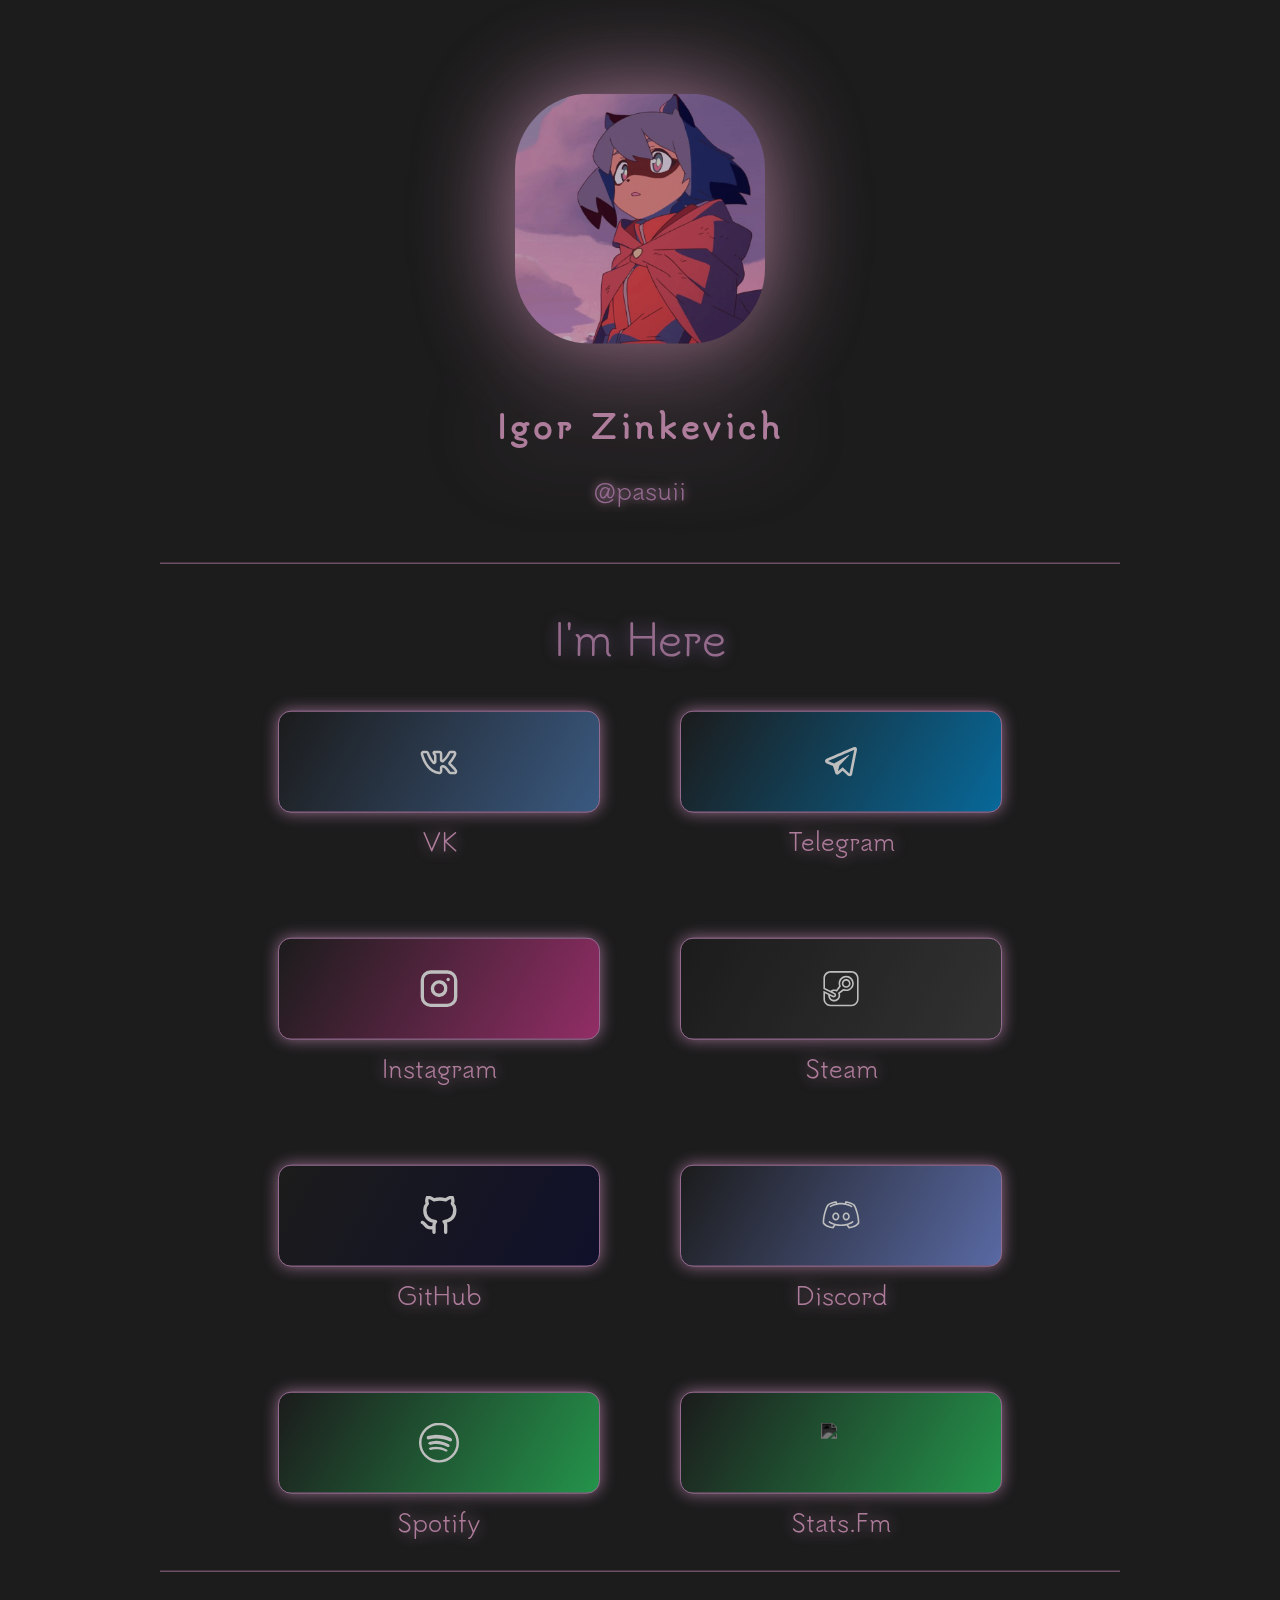
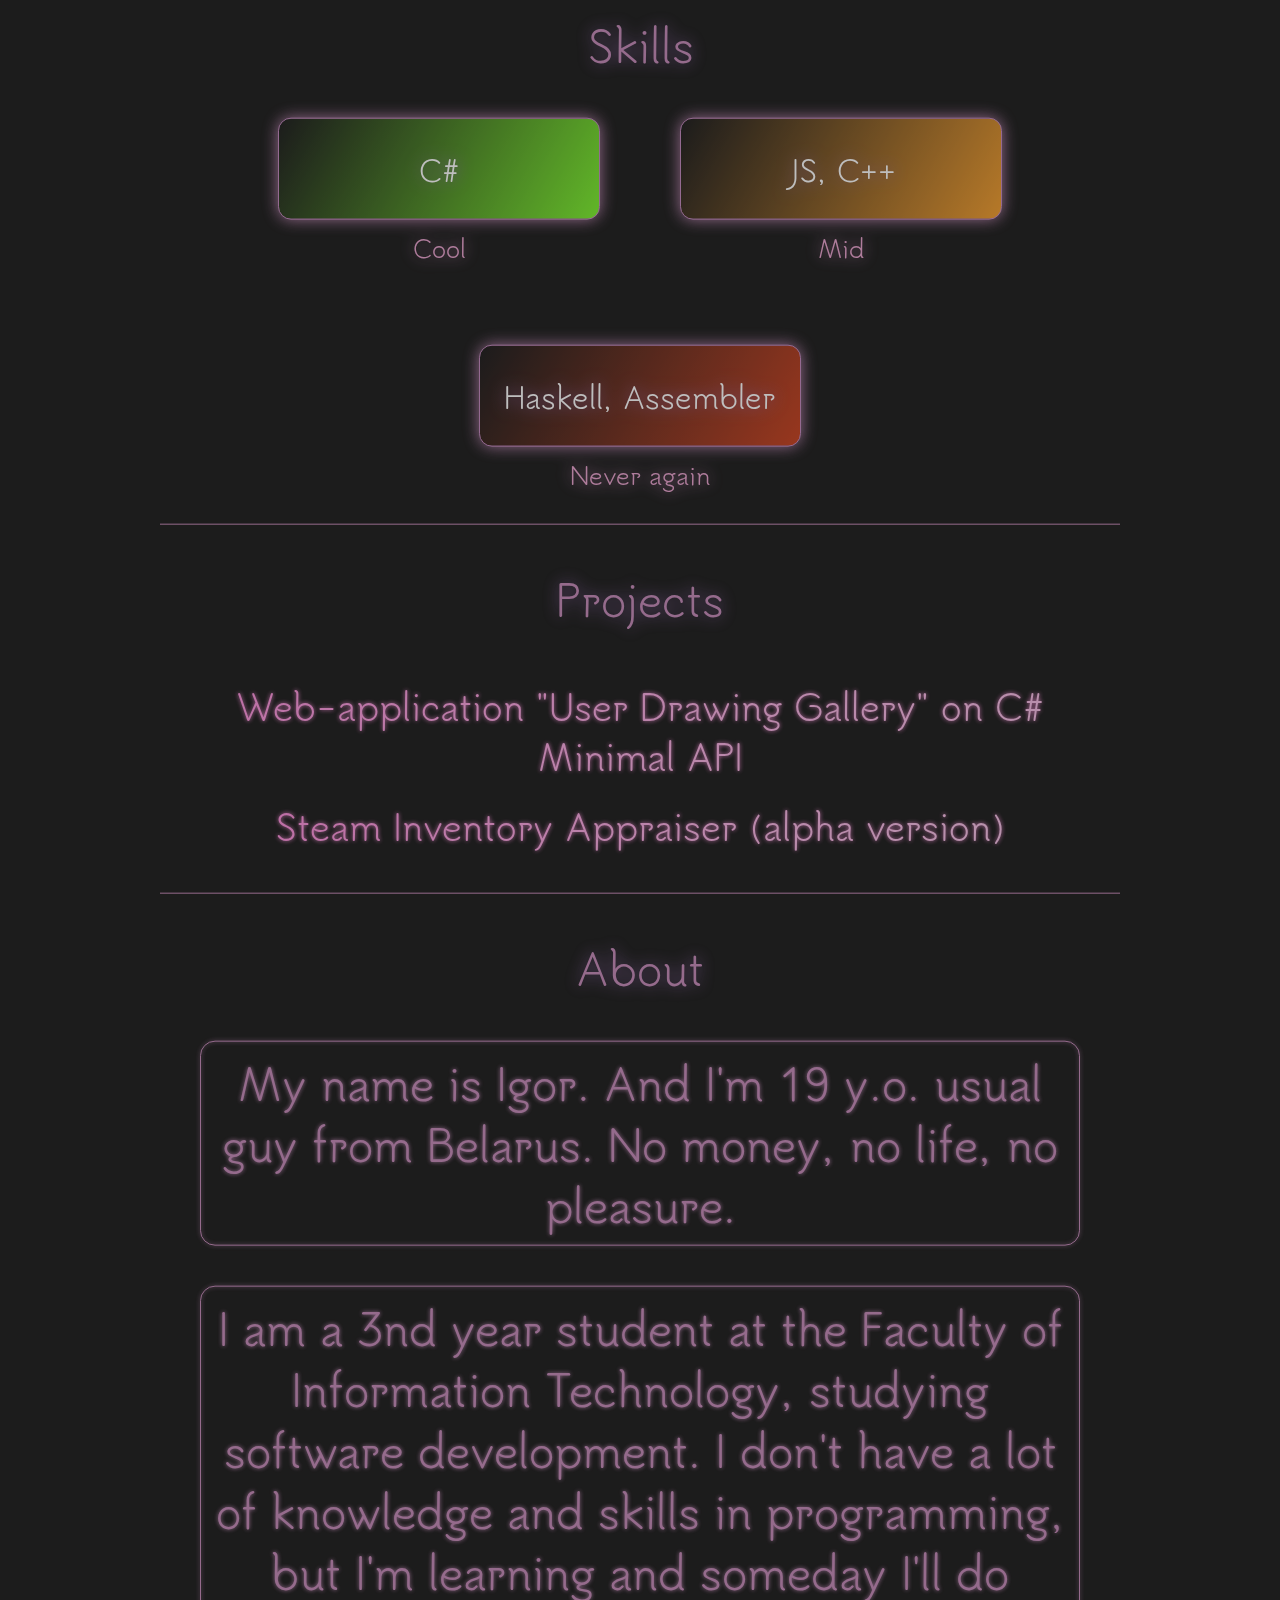
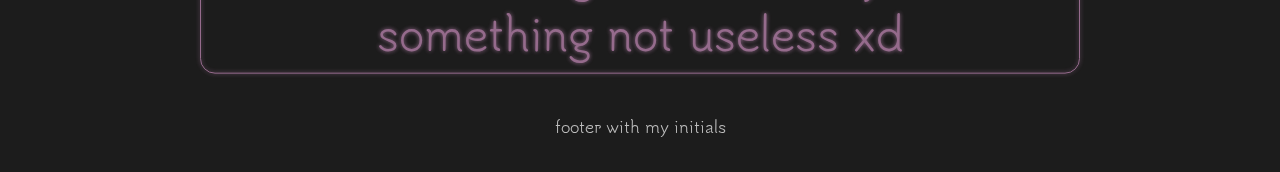
==== commit eda7db37: "Update index.html" ====
--- a/index.html
+++ b/index.html
@@ -27,7 +27,7 @@
     <header>
         <center>
         <br><br>
-        <a style="filter: drop-shadow(0 0 50px #eba4d0);" href="stuff.html"><img src="images/michi1.jpg" alt="pasuii"></a>
+        <a style="filter: drop-shadow(0 0 50px #eba4d0);" href="#"><img src="images/michi1.jpg" alt="pasuii"></a>
         <h1 style="color: #eba4d0; filter: drop-shadow(0 0 50px #eba4d0);">Igor Zinkevich</h1>
         <p>@pasuii</p>
         </center>
--- a/styleIndex.css
+++ b/styleIndex.css
@@ -195,4 +195,89 @@
 
     border: 1px solid #c68bba;
     border-radius: 15px;
-}+}
+
+@media screen and (max-width: 450px)
+{
+  body {
+    padding: 32px;
+    margin-left: 0%;
+    margin-right: 0%;
+  }
+
+  header img 
+  {
+    height: 200px;
+    width: 200px;
+  }
+  header p 
+  {
+    font-size: 20px;
+  }
+  
+  /*LINKS*/
+  .links
+  {
+    gap: 30px;
+  }
+  .links h2
+  {
+    font-size: 12pt;
+    margin-top: 2px;
+  }
+  .links .linkDiv
+  {
+    height: 60px;
+    width: 150px;
+  
+    border-radius: 5px;
+  }
+  .links .linkDiv img
+  {
+    width: 20px;
+    height: 20px;
+  }
+  .progLang{
+    font-size: 14pt;
+  }
+  
+  /*NAME ANIMATION*/
+  h1 
+  {
+      font-size: 20pt;
+      letter-spacing: 2px;
+  }
+  .sectionsName
+  {
+      font-size: 24pt; 
+  }
+  
+  /*PROJECTS*/
+  .projectLink
+  {
+    font-size: 18pt; 
+    margin: 10px;
+  }
+  
+  /*ABOUT*/
+  .about
+  {
+    font-size: 18pt;
+  
+    margin: 0px;
+    margin-top: 30px;
+    margin-bottom: 20px;
+    padding: 10px;
+  }
+}
+
+@media screen and (max-width: 400px)
+{
+.links .linkDiv
+  {
+    height: 60px;
+    width: 120px;
+  
+    border-radius: 5px;
+  }
+}
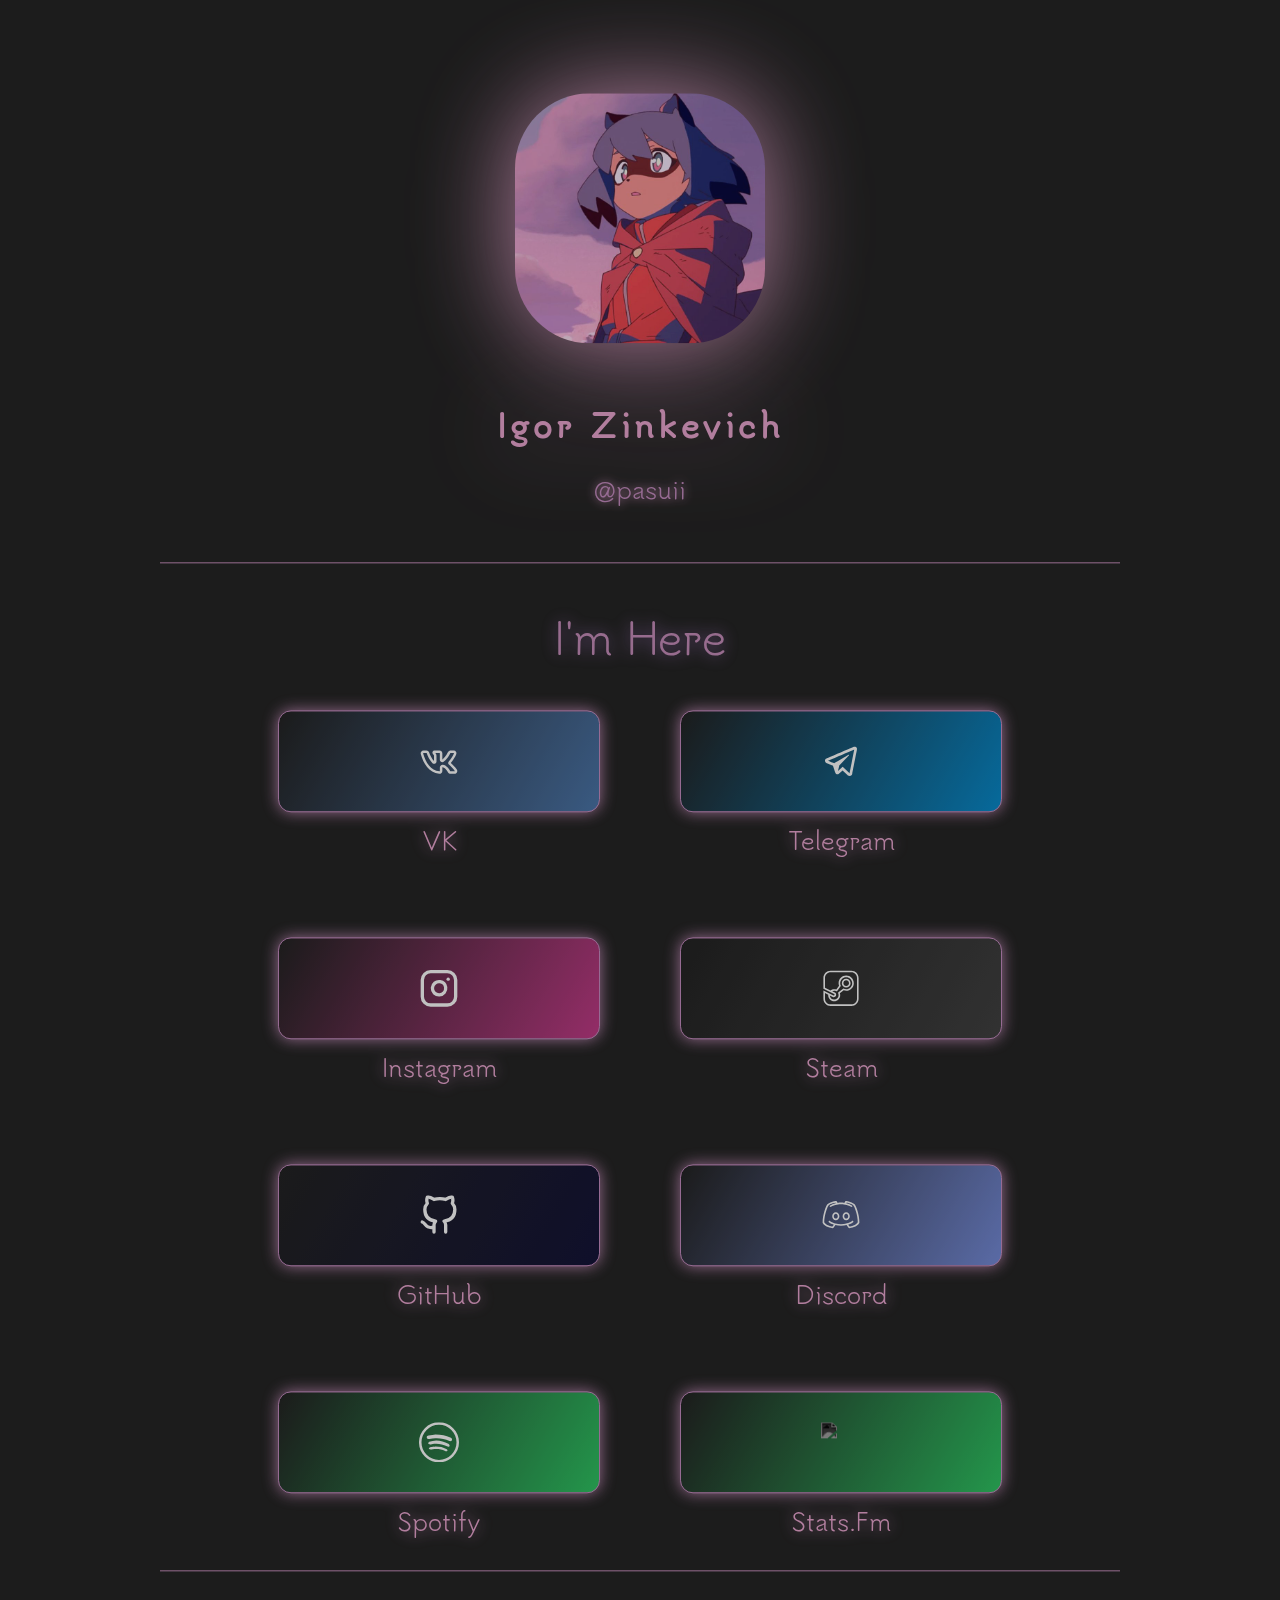
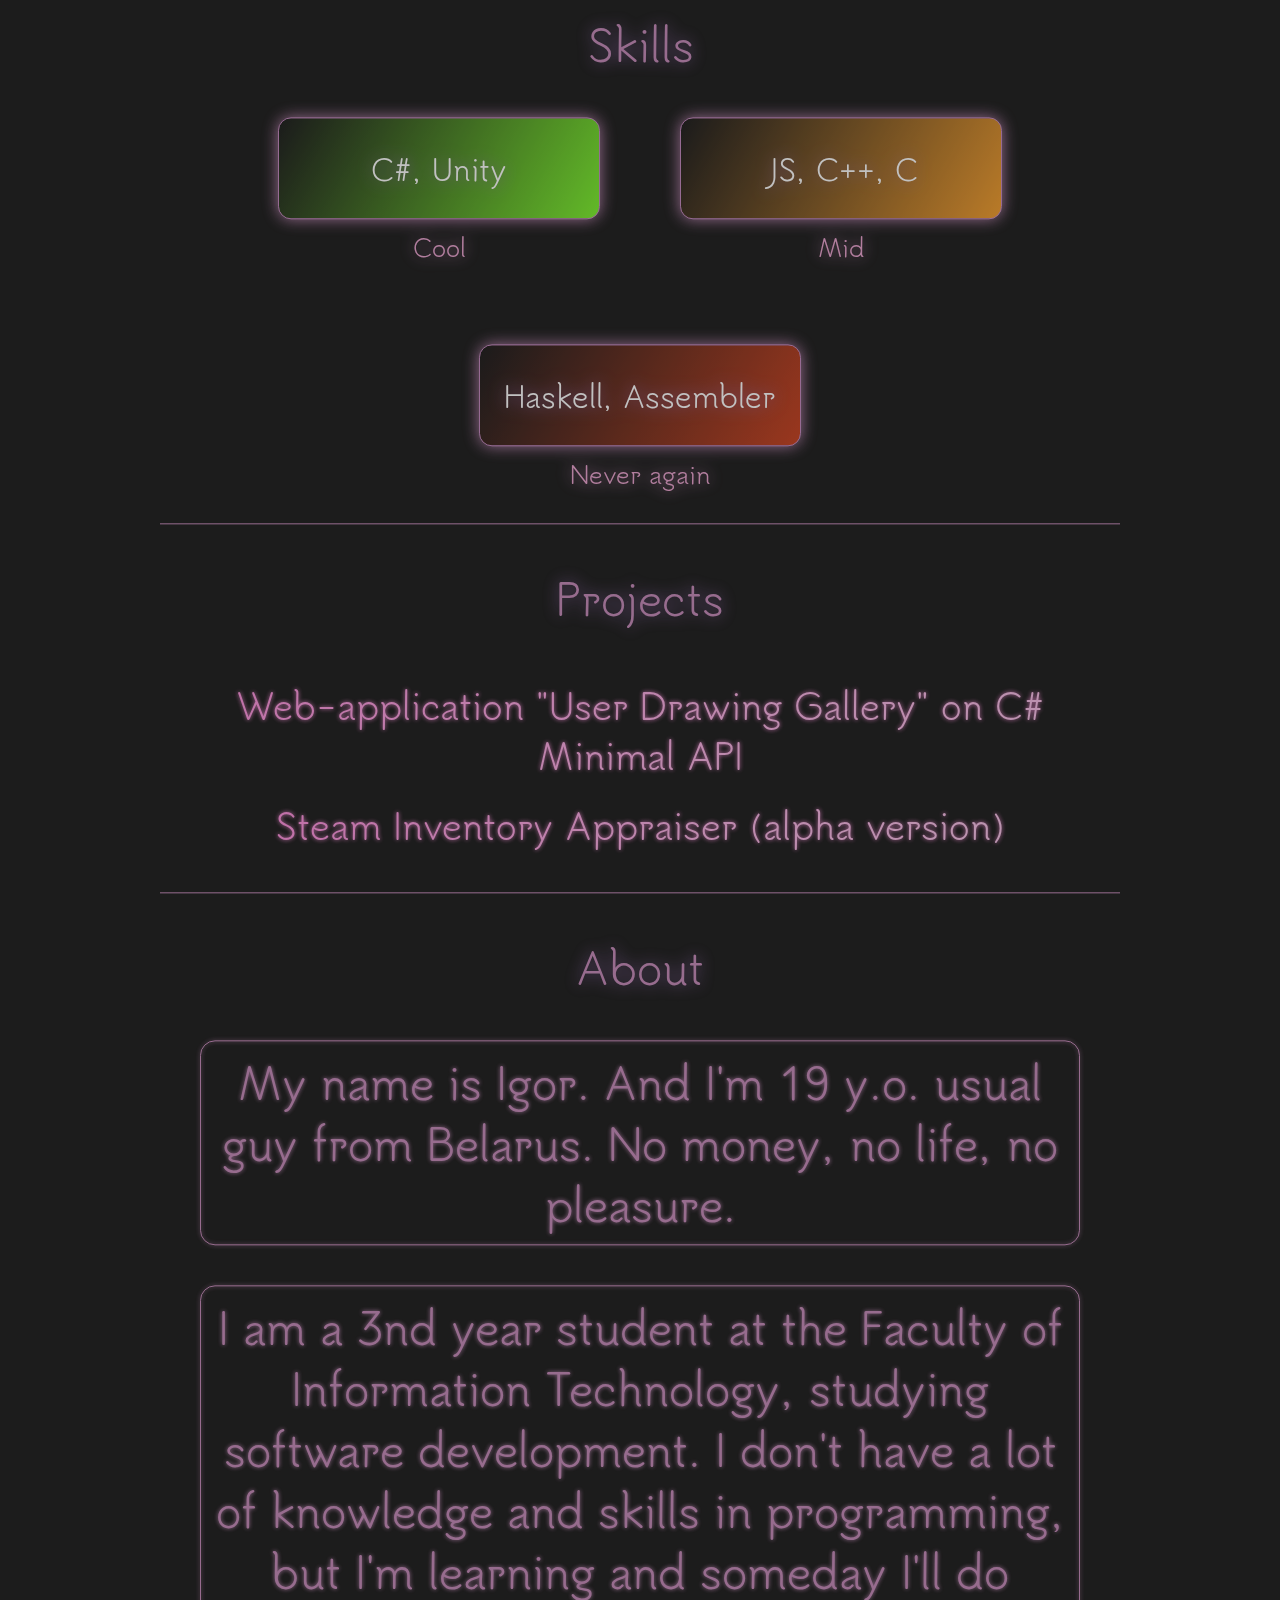
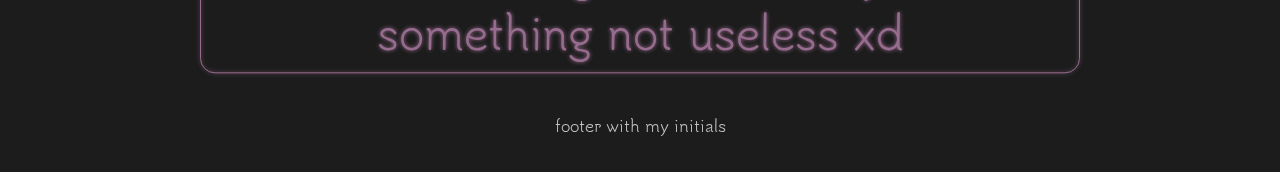
==== commit e7e47cc7: "Update index.html" ====
--- a/index.html
+++ b/index.html
@@ -93,13 +93,13 @@
     <div class="links">
         <div>
             <div class="linkDiv" style="background:linear-gradient(120deg, #1c1c1c, #7ef52e);">
-            <p class="progLang">C#</p>
+            <p class="progLang">C#, Unity</p>
         </div>
             <h2>Cool</h2>
         </div>
         <div>
             <div class="linkDiv" style="background: linear-gradient(120deg, #1c1c1c, #f59f2e);">
-                <p class="progLang">JS, C++</p>
+                <p class="progLang">JS, C++, C</p>
             </div>
             <h2>Mid</h2>
         </div>
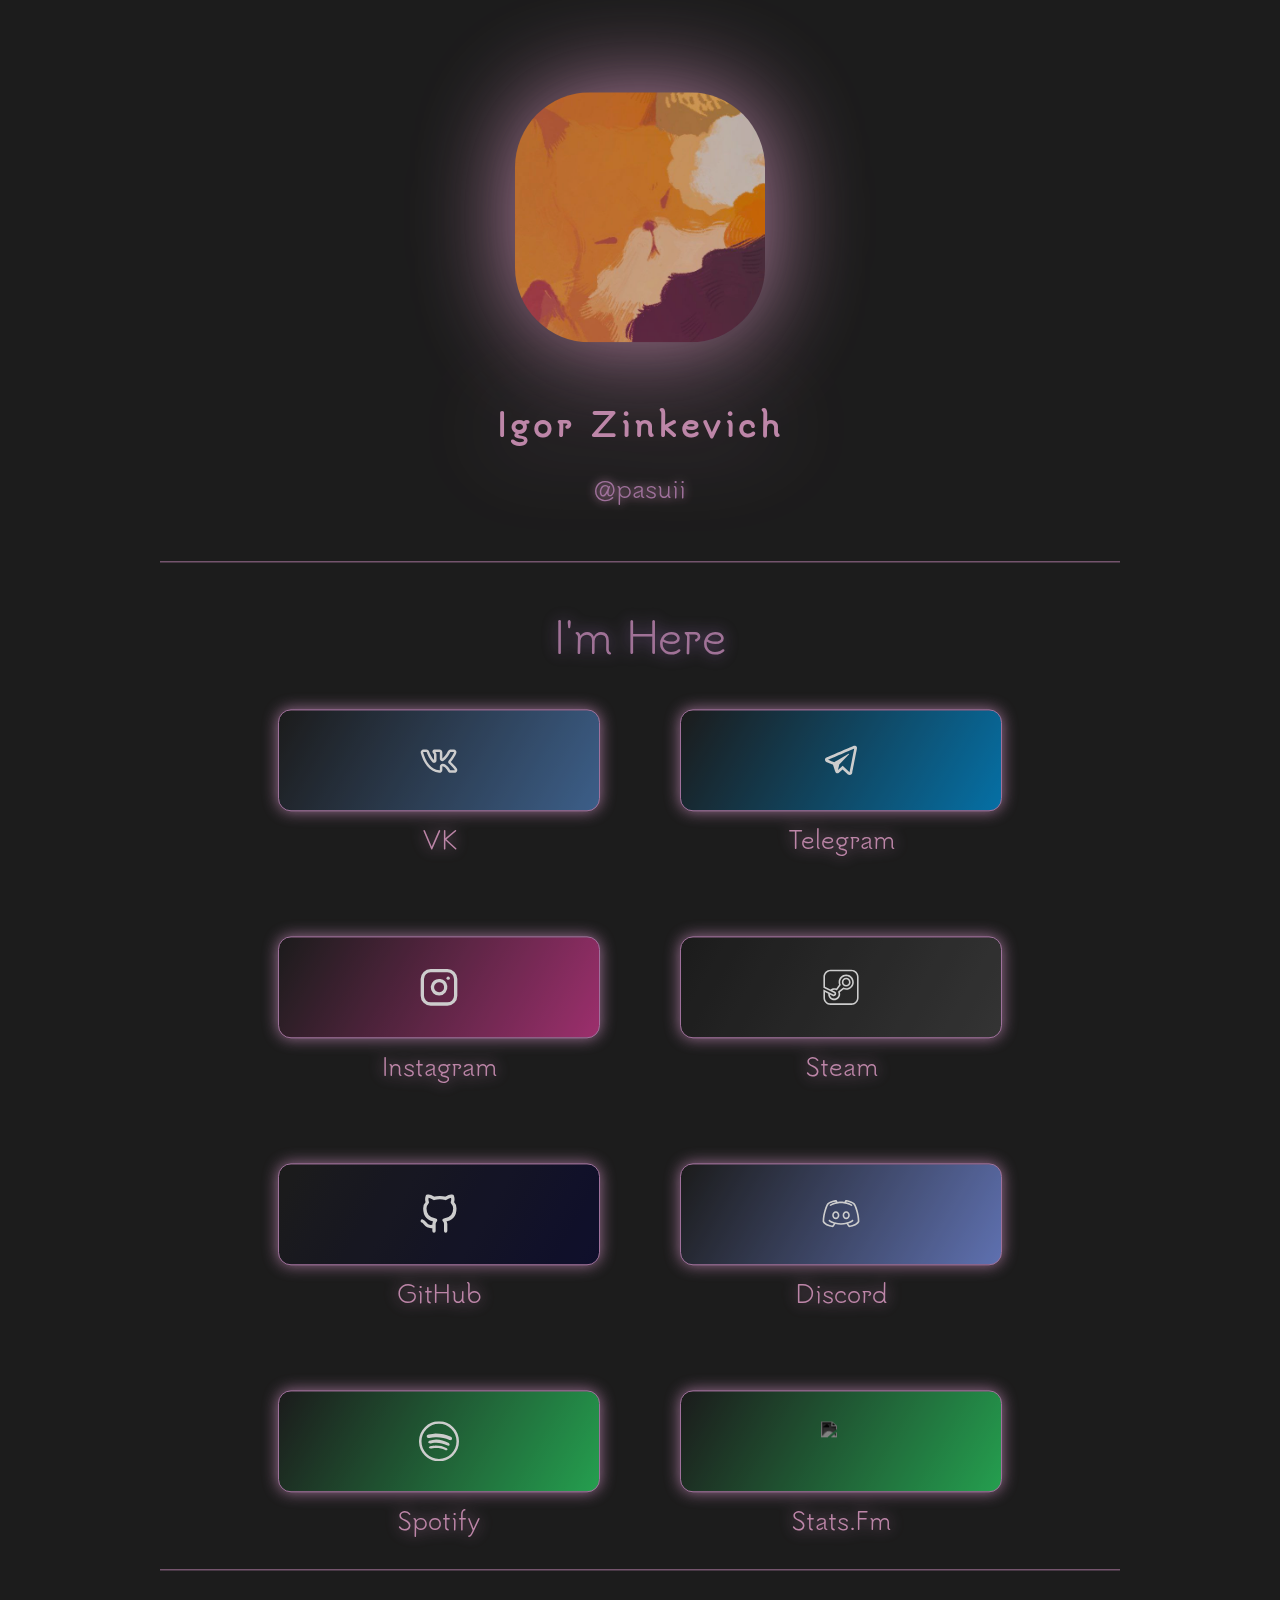
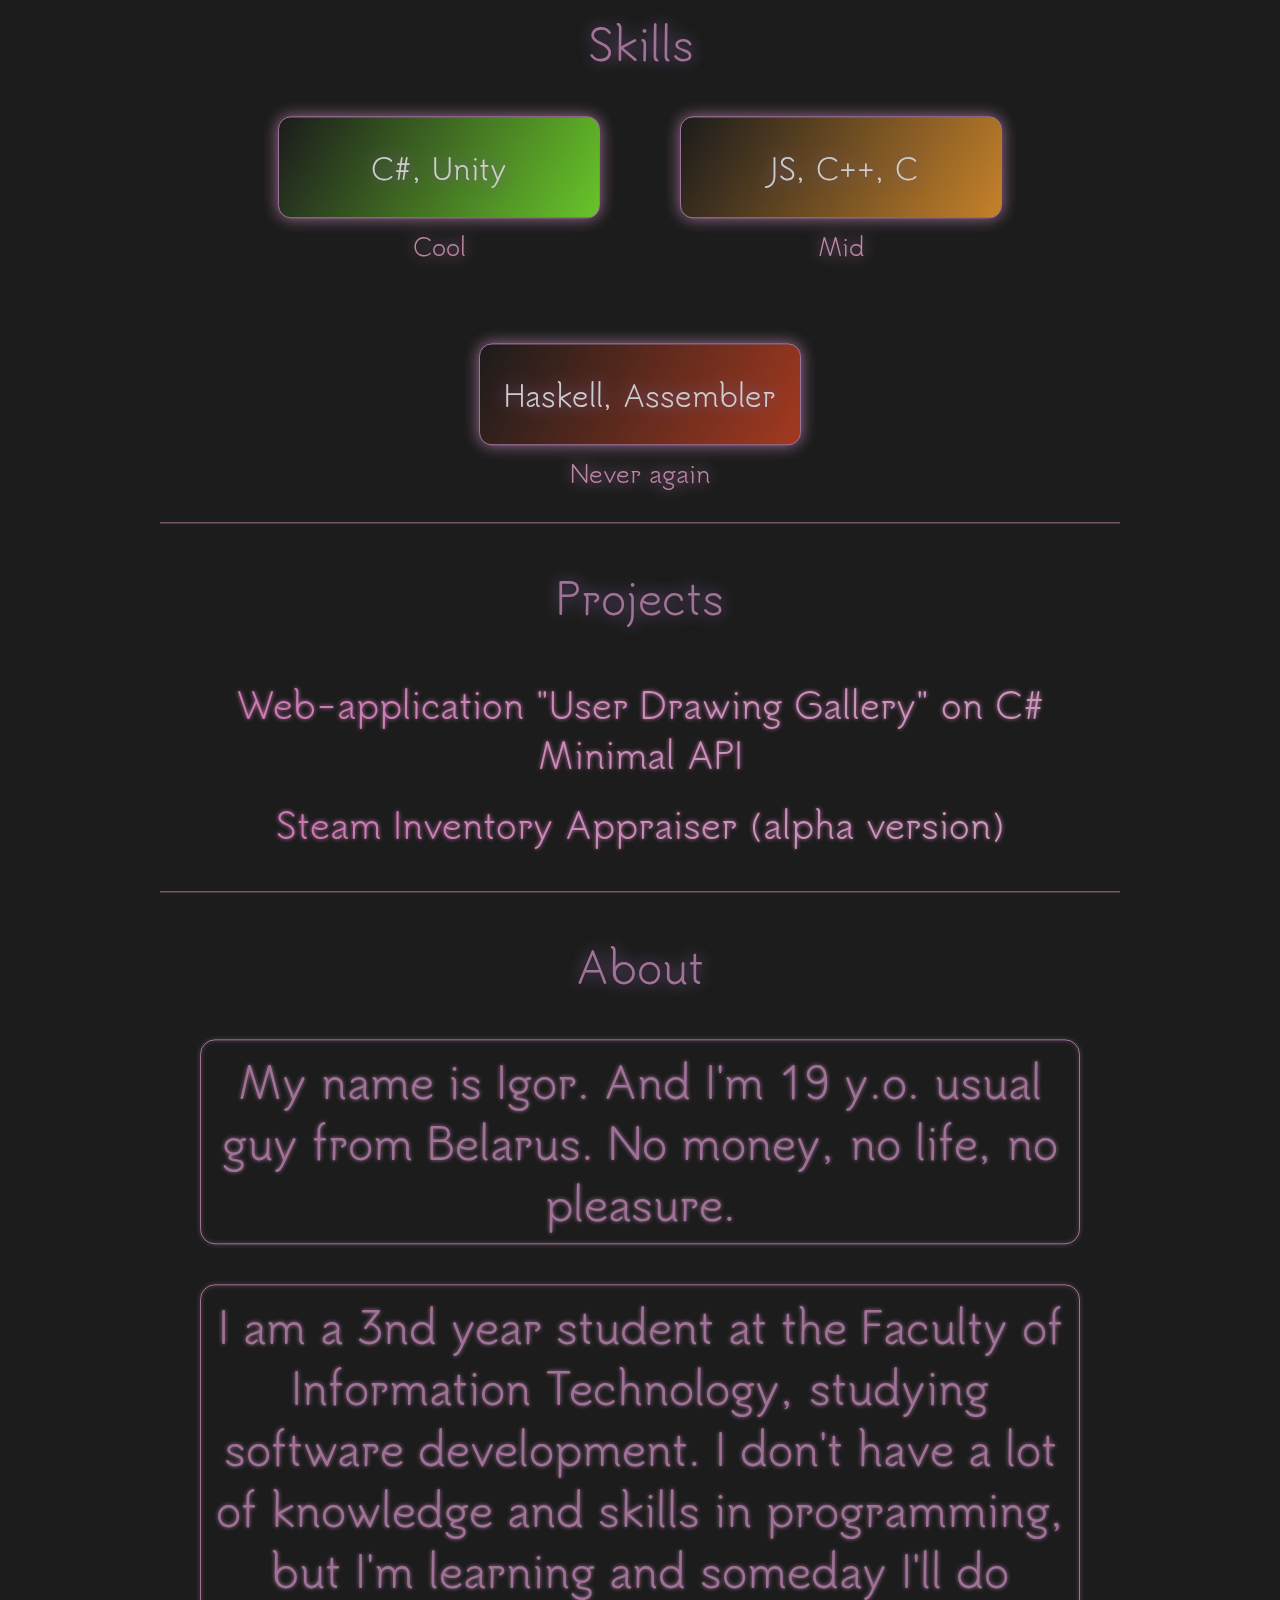
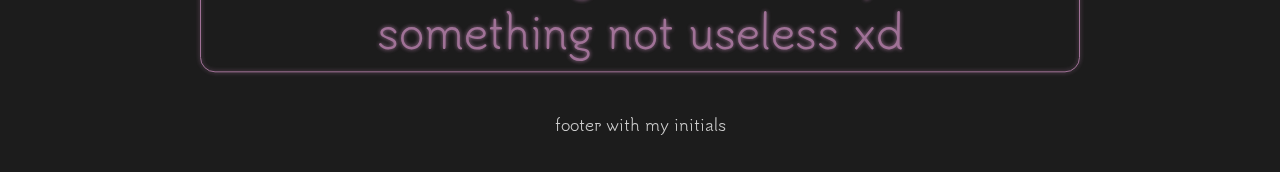
==== commit 8d9a0780: "Update index.html" ====
--- a/index.html
+++ b/index.html
@@ -27,7 +27,7 @@
     <header>
         <center>
         <br><br>
-        <a style="filter: drop-shadow(0 0 50px #eba4d0);" href="#"><img src="images/michi1.jpg" alt="pasuii"></a>
+        <a style="filter: drop-shadow(0 0 50px #eba4d0);" href="#"><img src="images/phox.jpg" alt="pasuii"></a>
         <h1 style="color: #eba4d0; filter: drop-shadow(0 0 50px #eba4d0);">Igor Zinkevich</h1>
         <p>@pasuii</p>
         </center>
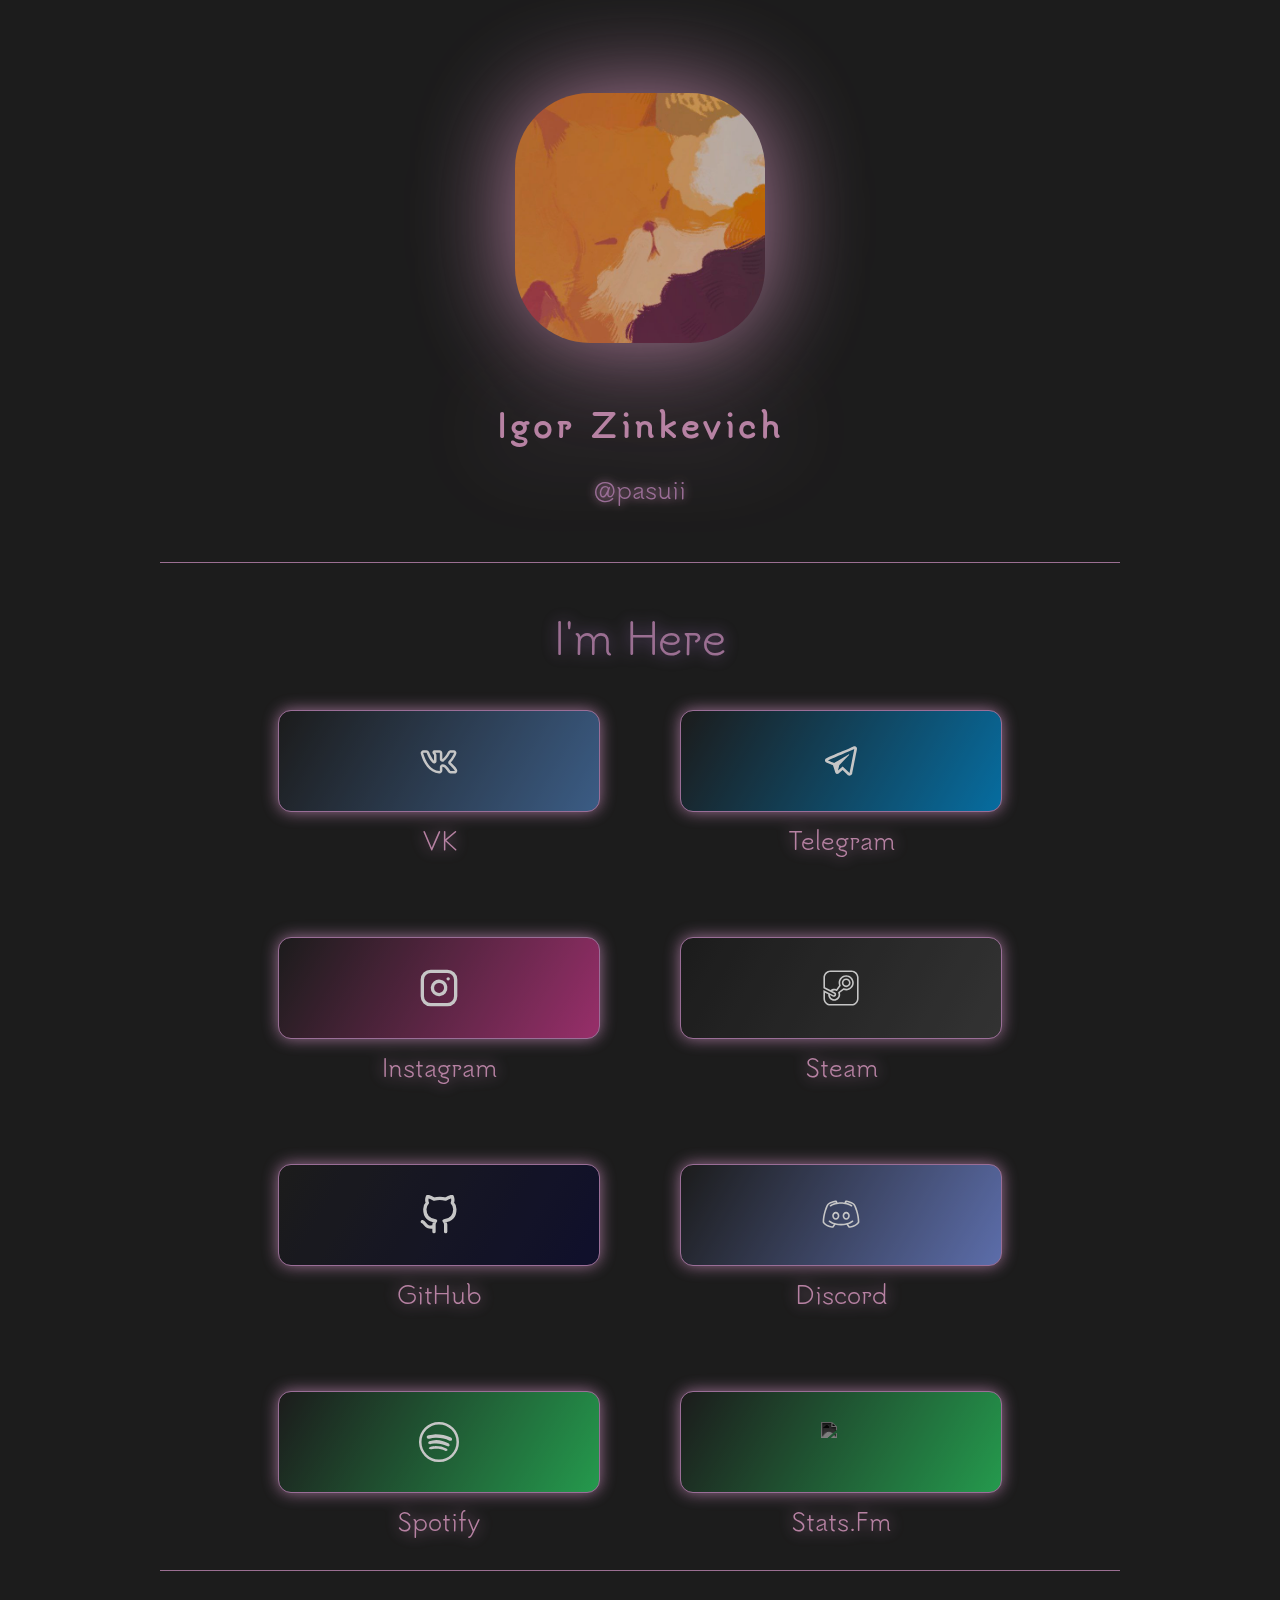
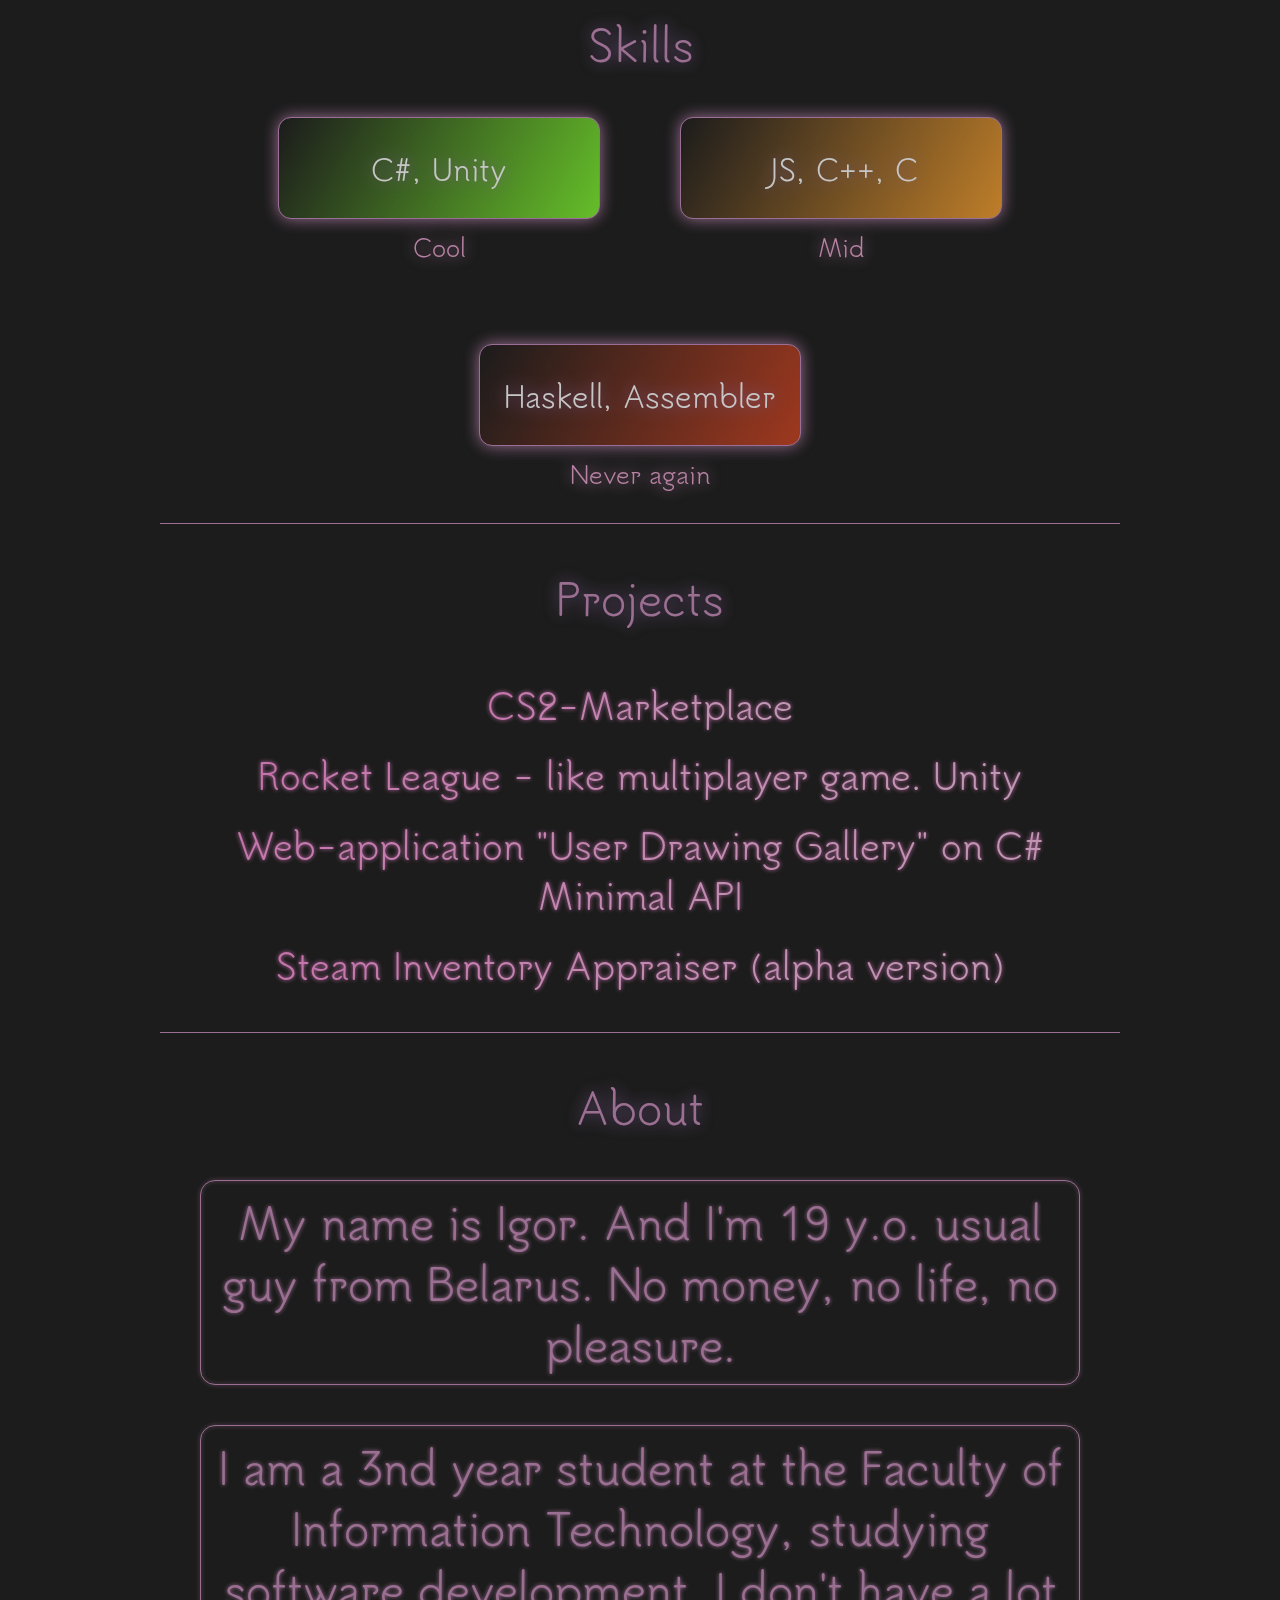
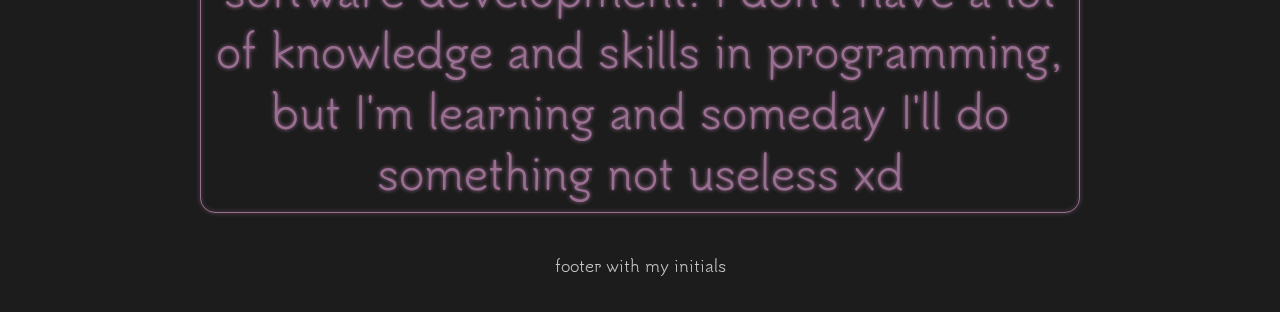
==== commit edffb977: "Update index.html" ====
--- a/index.html
+++ b/index.html
@@ -115,6 +115,12 @@
     <!--projects-->
     <p class="sectionsName">Projects</p>
     <div align="center">
+        <a class="projectLink" href="https://github.com/pasuii18/CS2-Marketplace">CS2-Marketplace</a>
+    </div>
+    <div align="center">
+        <a class="projectLink" href="https://github.com/pasuii18/Rocket-League-like-online-game">Rocket League - like multiplayer game. Unity</a>
+    </div>
+    <div align="center">
         <a class="projectLink" href="https://github.com/pasuii18/Web-App-Drawing-Gallery">Web-application "User Drawing Gallery" on C# Minimal API</a>
     </div>
     <div align="center">
